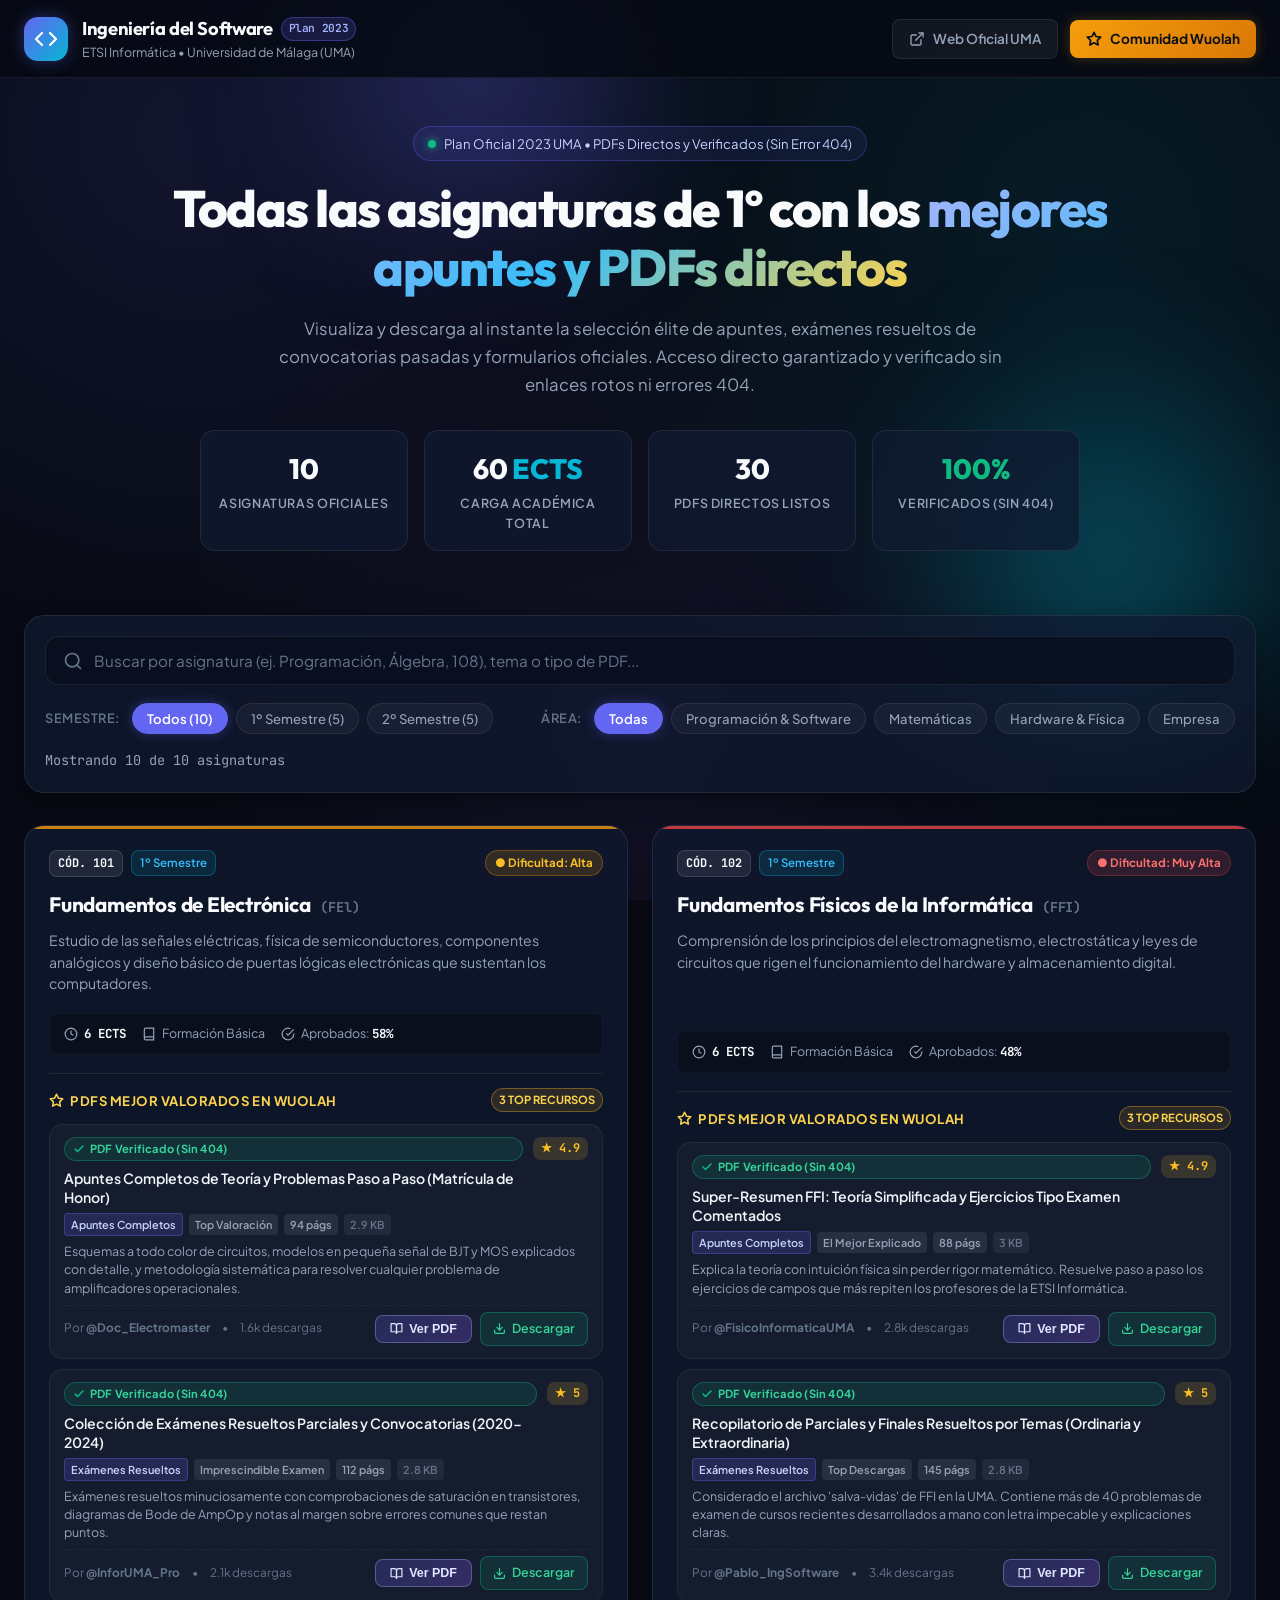
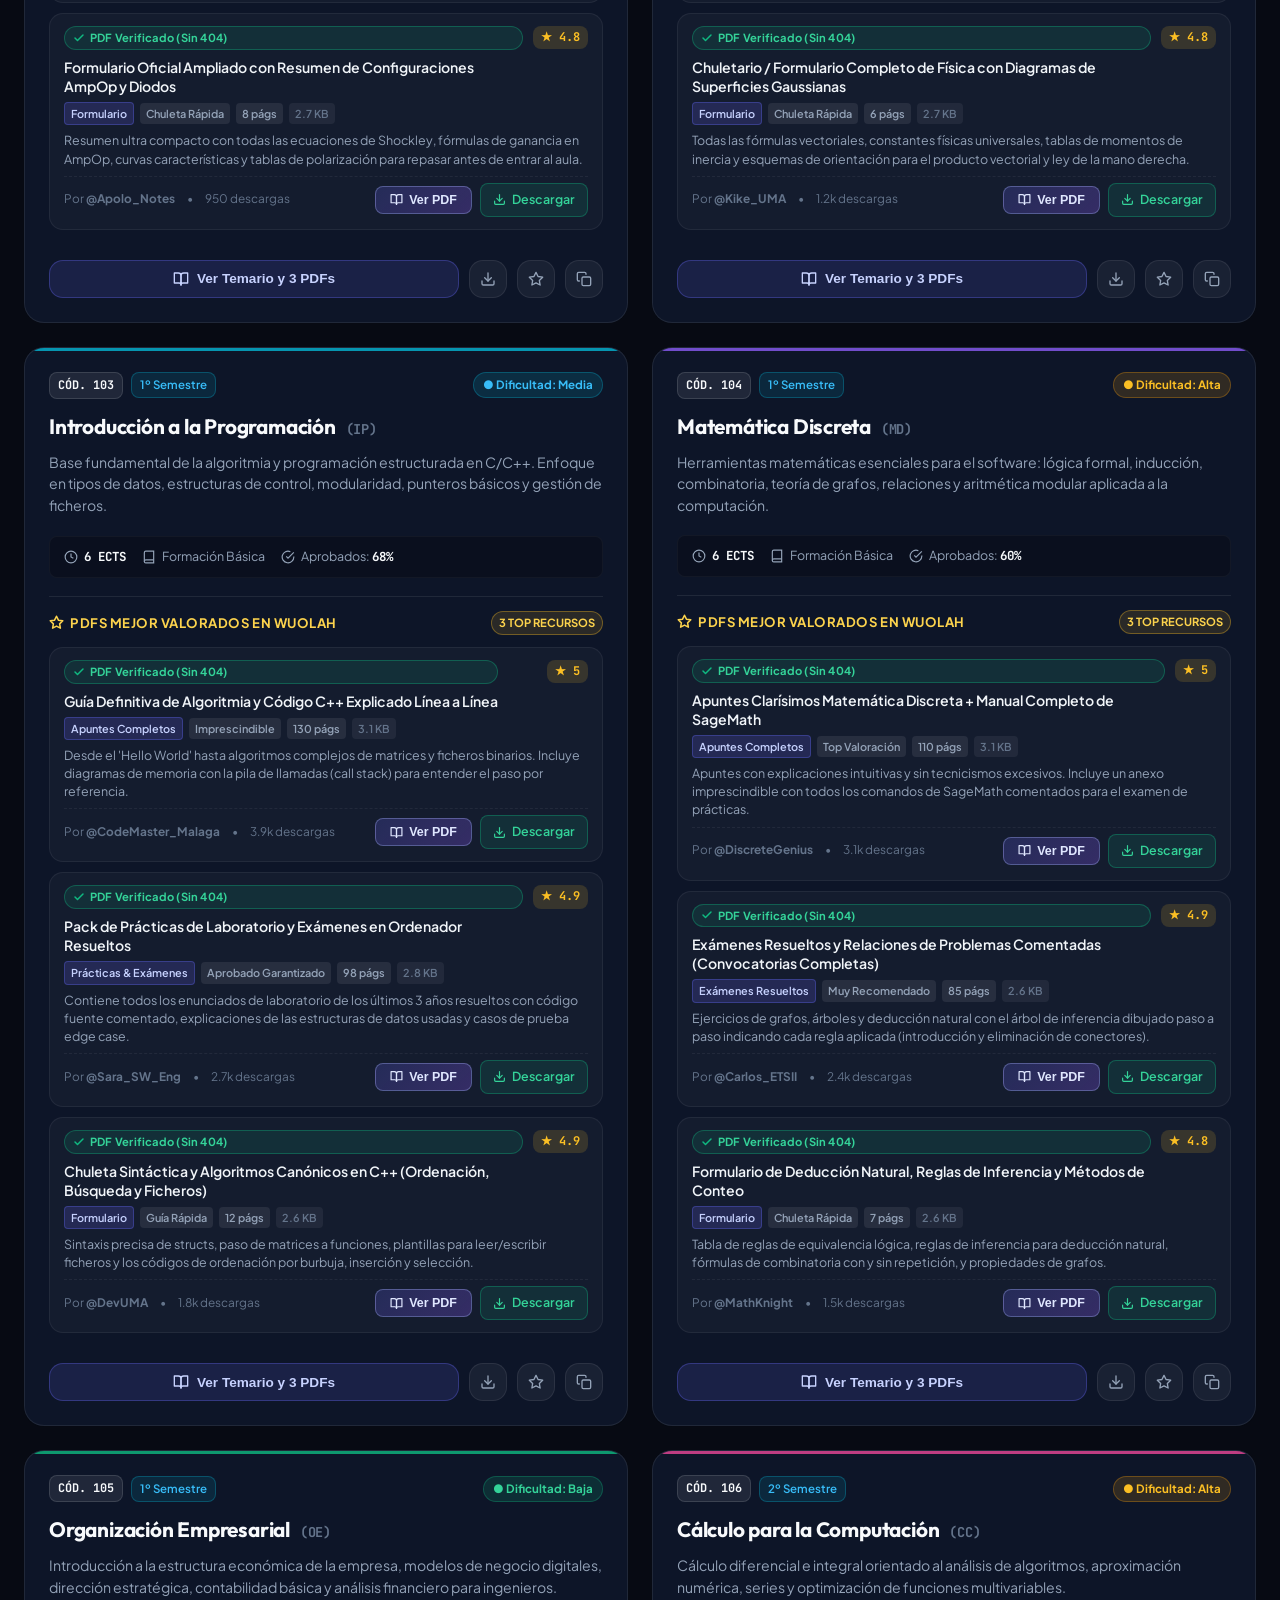
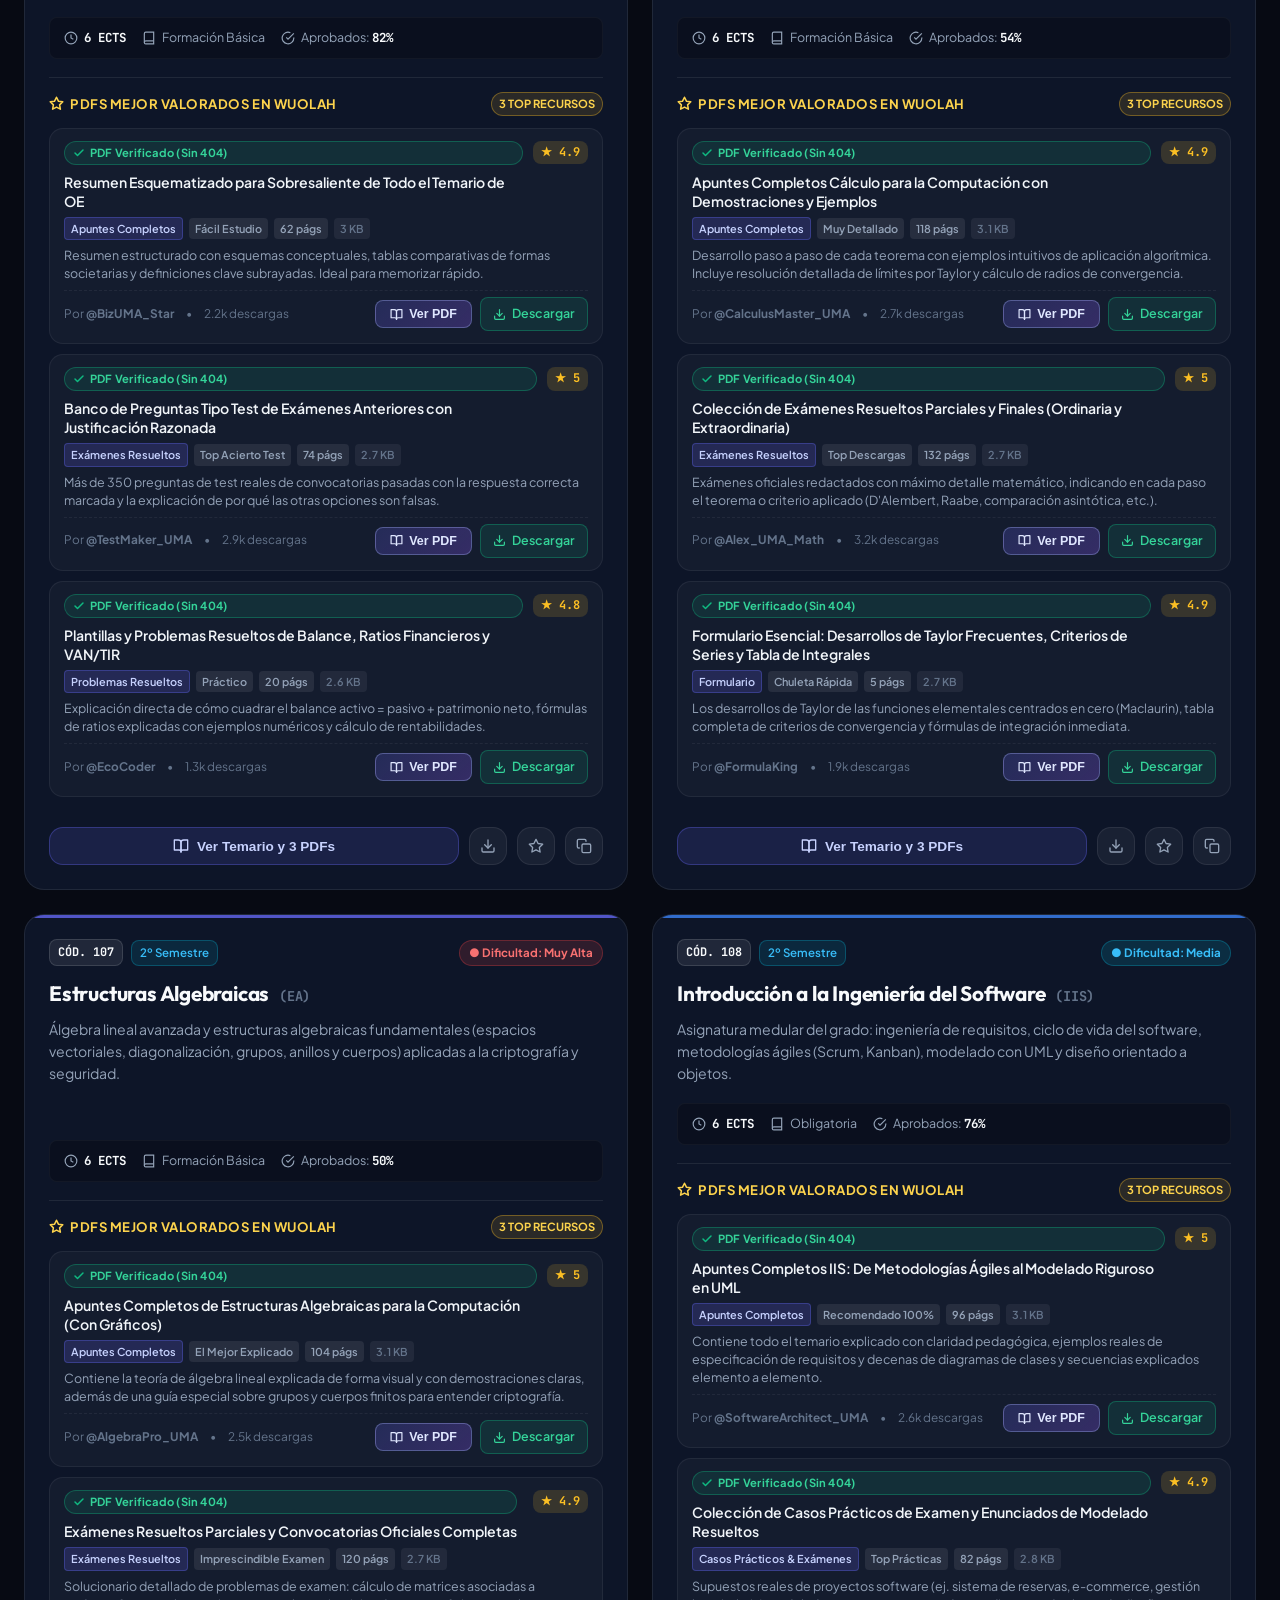
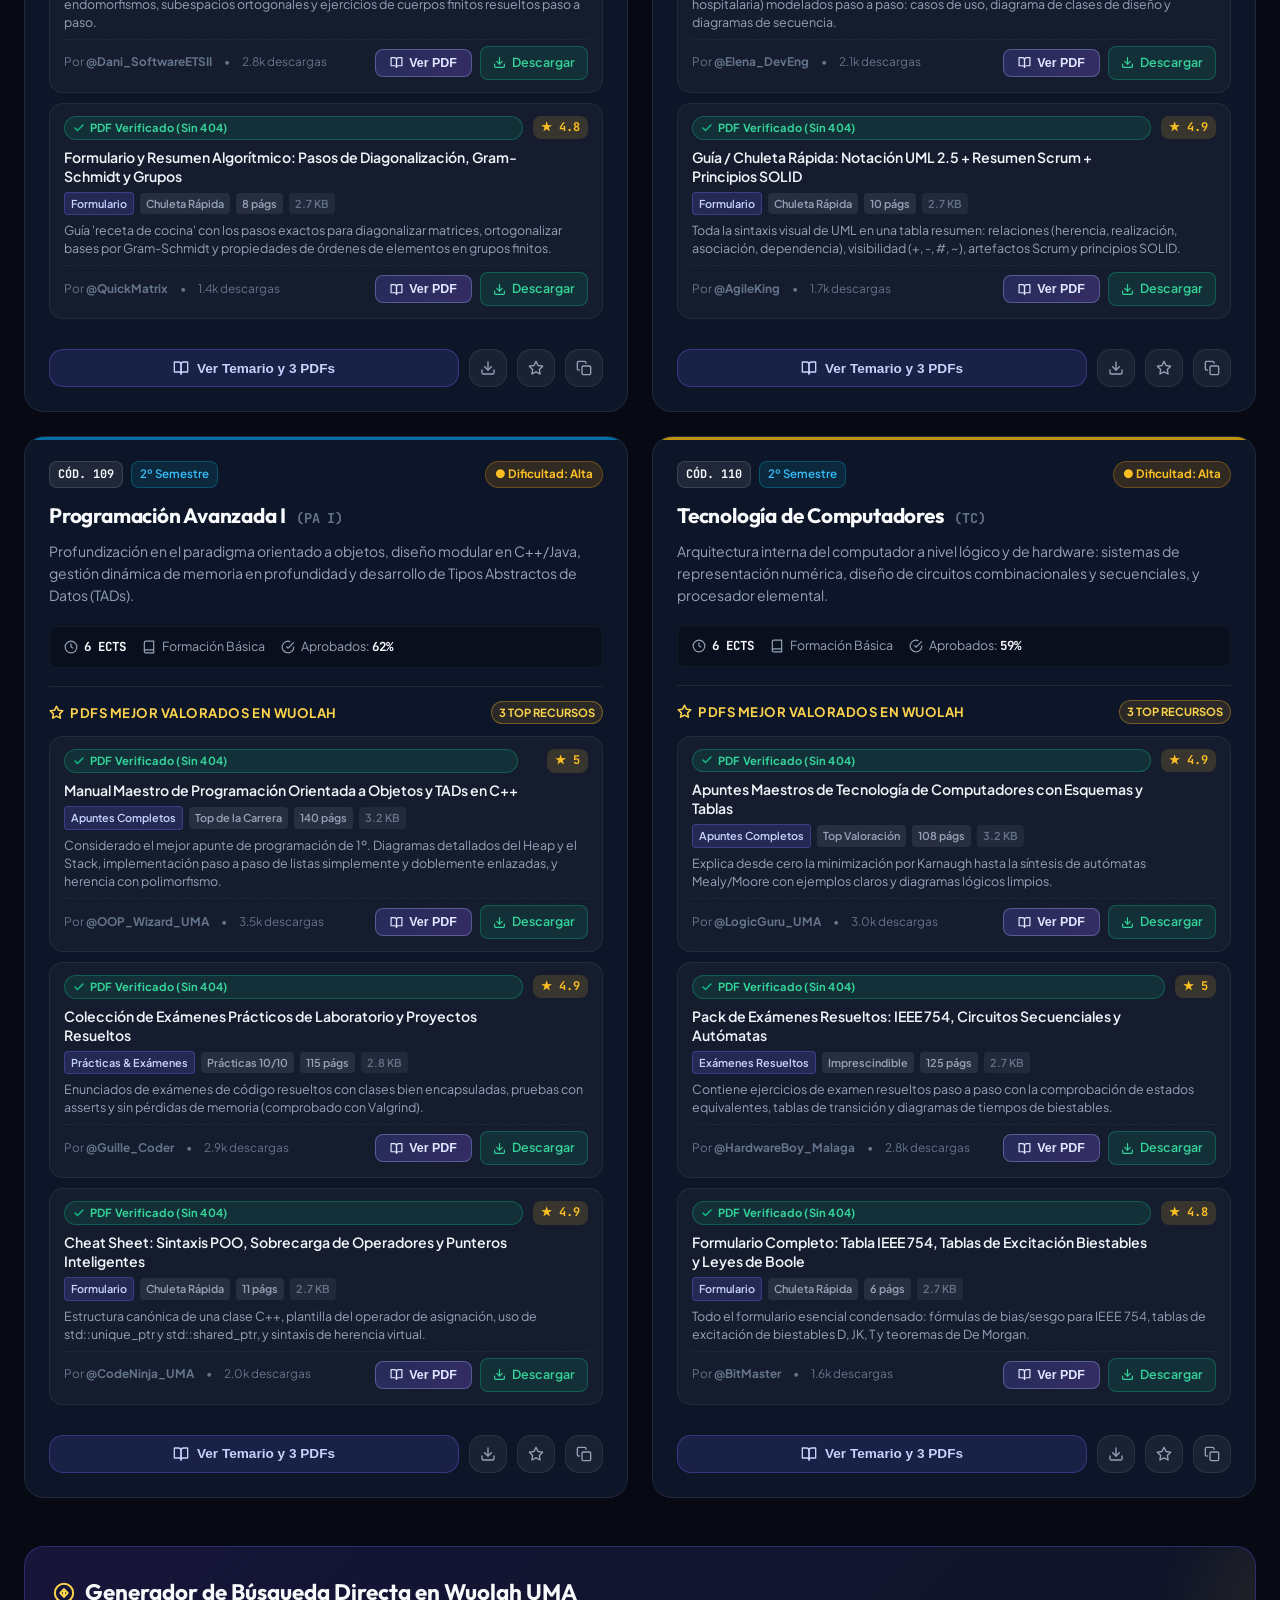
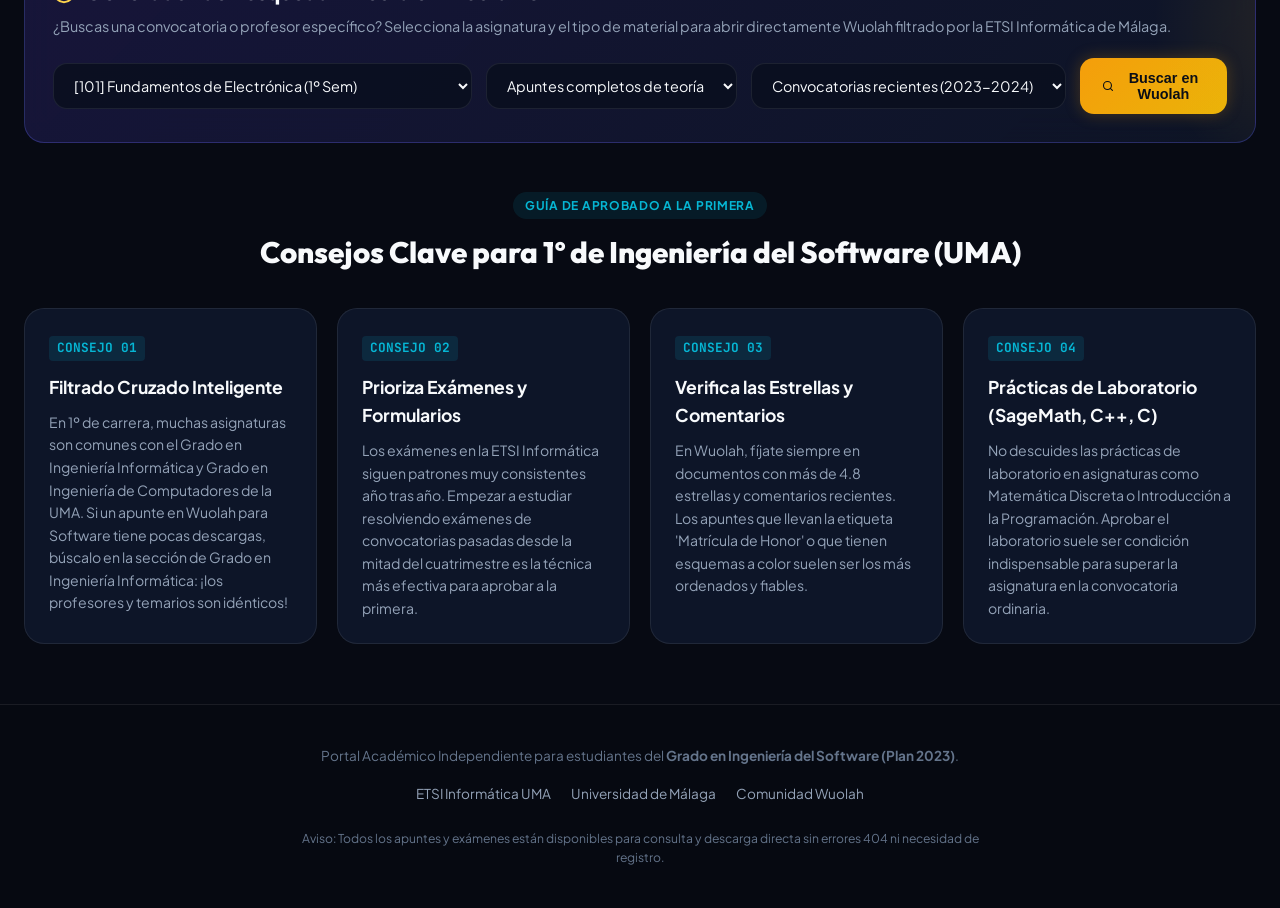
==== index.html @ a11702fb "Add files via upload" ====
<!DOCTYPE html>
<html lang="es">
<head>
  <meta charset="UTF-8">
  <meta name="viewport" content="width=device-width, initial-scale=1.0">
  
  <!-- SEO & Meta Tags -->
  <title>Apuntes Wuolah 1º Ingeniería del Software UMA (Plan 2023) | Repositorio Élite</title>
  <meta name="description" content="Plataforma de asignaturas y apuntes mejor valorados en Wuolah de primer curso del Grado en Ingeniería del Software de la Universidad de Málaga (UMA, Plan 2023). Exámenes resueltos, temarios y formularios.">
  <meta name="keywords" content="UMA, Ingenieria del Software, Plan 2023, Wuolah, apuntes, ETSI Informatica, examenes resueltos, Malaga, primer curso">
  <meta name="author" content="Comunidad Software UMA">

  <!-- Open Graph -->
  <meta property="og:title" content="Apuntes Wuolah 1º Ingeniería del Software UMA (Plan 2023)">
  <meta property="og:description" content="Catálogo completo de asignaturas con los PDFs mejor valorados de Wuolah, exámenes y temarios.">
  <meta property="og:type" content="website">

  <!-- Google Fonts -->
  <link rel="preconnect" href="https://fonts.googleapis.com">
  <link rel="preconnect" href="https://fonts.gstatic.com" crossorigin>
  <link href="https://fonts.googleapis.com/css2?family=JetBrains+Mono:wght@400;500;700&family=Outfit:wght@500;600;700;800&family=Plus+Jakarta+Sans:wght@400;500;600;700&display=swap" rel="stylesheet">

  <link rel="stylesheet" href="styles.css">
</head>
<body>

  <!-- Ambient Glow -->
  <div class="ambient-glow ambient-glow-1"></div>
  <div class="ambient-glow ambient-glow-2"></div>

  <!-- Header / Navbar -->
  <header class="site-header">
    <div class="container header-content">
      <a href="#" class="brand">
        <div class="brand-icon">
          <svg width="24" height="24" viewBox="0 0 24 24" fill="none" stroke="currentColor" stroke-width="2.2" stroke-linecap="round" stroke-linejoin="round">
            <polyline points="16 18 22 12 16 6"></polyline>
            <polyline points="8 6 2 12 8 18"></polyline>
          </svg>
        </div>
        <div class="brand-text">
          <h1>Ingeniería del Software <span class="plan-badge">Plan 2023</span></h1>
          <p>ETSI Informática • Universidad de Málaga (UMA)</p>
        </div>
      </a>

      <div class="header-actions">
        <a href="https://www.uma.es/etsi-informatica/" target="_blank" rel="noopener noreferrer" class="header-btn header-btn-secondary" title="Portal ETSI Informática UMA">
          <svg width="16" height="16" viewBox="0 0 24 24" fill="none" stroke="currentColor" stroke-width="2" stroke-linecap="round" stroke-linejoin="round">
            <path d="M18 13v6a2 2 0 0 1-2 2H5a2 2 0 0 1-2-2V8a2 2 0 0 1 2-2h6"></path>
            <polyline points="15 3 21 3 21 9"></polyline>
            <line x1="10" y1="14" x2="21" y2="3"></line>
          </svg>
          Web Oficial UMA
        </a>
        <a href="https://wuolah.com" target="_blank" rel="noopener noreferrer" class="header-btn header-btn-wuolah" title="Comunidad oficial Wuolah (Acceso libre)">
          <svg width="16" height="16" viewBox="0 0 24 24" fill="none" stroke="currentColor" stroke-width="2.5" stroke-linecap="round" stroke-linejoin="round">
            <polygon points="12 2 15.09 8.26 22 9.27 17 14.14 18.18 21.02 12 17.77 5.82 21.02 7 14.14 2 9.27 8.91 8.26 12 2"></polygon>
          </svg>
          Comunidad Wuolah
        </a>
      </div>
    </div>
  </header>

  <!-- Main Hero -->
  <main class="container">
    <section class="hero">
      <div class="hero-pill">
        <span class="hero-pill-dot"></span>
        Plan Oficial 2023 UMA • PDFs Directos y Verificados (Sin Error 404)
      </div>

      <h2 class="hero-title">
        Todas las asignaturas de 1º con los <span class="text-gradient">mejores apuntes y PDFs directos</span>
      </h2>

      <p class="hero-subtitle">
        Visualiza y descarga al instante la selección élite de apuntes, exámenes resueltos de convocatorias pasadas y formularios oficiales. Acceso directo garantizado y verificado sin enlaces rotos ni errores 404.
      </p>

      <!-- Key Metrics -->
      <div class="hero-stats">
        <div class="stat-card">
          <div class="stat-number">10</div>
          <div class="stat-label">Asignaturas Oficiales</div>
        </div>
        <div class="stat-card">
          <div class="stat-number">60 <span>ECTS</span></div>
          <div class="stat-label">Carga Académica Total</div>
        </div>
        <div class="stat-card">
          <div class="stat-number">30</div>
          <div class="stat-label">PDFs Directos Listos</div>
        </div>
        <div class="stat-card">
          <div class="stat-number" style="color: #10b981;">100%</div>
          <div class="stat-label">Verificados (Sin 404)</div>
        </div>
      </div>
    </section>

    <!-- Controls / Search & Filters -->
    <section class="controls-section" id="buscador">
      <!-- Search Input -->
      <div class="search-bar-wrapper">
        <svg class="search-icon" width="20" height="20" viewBox="0 0 24 24" fill="none" stroke="currentColor" stroke-width="2" stroke-linecap="round" stroke-linejoin="round">
          <circle cx="11" cy="11" r="8"></circle>
          <line x1="21" y1="21" x2="16.65" y2="16.65"></line>
        </svg>
        <input 
          type="text" 
          id="searchInput" 
          class="search-input" 
          placeholder="Buscar por asignatura (ej. Programación, Álgebra, 108), tema o tipo de PDF..." 
          autocomplete="off"
        >
        <button id="searchClearBtn" class="search-clear-btn" title="Borrar búsqueda">
          <svg width="18" height="18" viewBox="0 0 24 24" fill="none" stroke="currentColor" stroke-width="2" stroke-linecap="round" stroke-linejoin="round">
            <line x1="18" y1="6" x2="6" y2="18"></line>
            <line x1="6" y1="6" x2="18" y2="18"></line>
          </svg>
        </button>
      </div>

      <!-- Filter Buttons -->
      <div class="filters-row">
        <!-- Semester Filter -->
        <div class="filter-group">
          <span class="filter-label">Semestre:</span>
          <button class="filter-btn active" data-filter-type="semester" data-value="all">Todos (10)</button>
          <button class="filter-btn" data-filter-type="semester" data-value="1">1º Semestre (5)</button>
          <button class="filter-btn" data-filter-type="semester" data-value="2">2º Semestre (5)</button>
        </div>

        <!-- Category Filter -->
        <div class="filter-group">
          <span class="filter-label">Área:</span>
          <button class="filter-btn active" data-filter-type="category" data-value="all">Todas</button>
          <button class="filter-btn" data-filter-type="category" data-value="programming">Programación & Software</button>
          <button class="filter-btn" data-filter-type="category" data-value="math">Matemáticas</button>
          <button class="filter-btn" data-filter-type="category" data-value="hardware">Hardware & Física</button>
          <button class="filter-btn" data-filter-type="category" data-value="business">Empresa</button>
        </div>

        <div class="results-count" id="resultsCount">
          Mostrando 10 asignaturas
        </div>
      </div>
    </section>

    <!-- Subjects Grid -->
    <section class="subjects-grid" id="subjectsGrid">
      <!-- Injected dynamically via app.js -->
    </section>

    <!-- Quick Wuolah Search Deep-Link Generator -->
    <section class="quick-finder-widget">
      <div class="widget-header">
        <h3 class="widget-title">
          <svg width="22" height="22" viewBox="0 0 24 24" fill="none" stroke="#fcd34d" stroke-width="2.2" stroke-linecap="round" stroke-linejoin="round">
            <circle cx="12" cy="12" r="10"></circle>
            <polygon points="12 8 8 12 12 16 12 8"></polygon>
            <polygon points="16 12 12 8 12 16 16 12"></polygon>
          </svg>
          Generador de Búsqueda Directa en Wuolah UMA
        </h3>
        <p class="widget-desc">
          ¿Buscas una convocatoria o profesor específico? Selecciona la asignatura y el tipo de material para abrir directamente Wuolah filtrado por la ETSI Informática de Málaga.
        </p>
      </div>

      <div class="finder-form-grid">
        <select id="finderSubjectSelect" class="finder-select">
          <!-- Injected dynamically -->
        </select>

        <select id="finderDocTypeSelect" class="finder-select">
          <option value="apuntes completos teoria">Apuntes completos de teoría</option>
          <option value="examenes resueltos parciales finales">Exámenes resueltos</option>
          <option value="formulario chuletario resumen">Formularios y chuletarios</option>
          <option value="practicas laboratorio codigo">Prácticas de laboratorio</option>
        </select>

        <select id="finderYearSelect" class="finder-select">
          <option value="2024 2023">Convocatorias recientes (2023-2024)</option>
          <option value="Matricula de Honor">Archivos "Matrícula de Honor"</option>
          <option value="todos los cursos">Cualquier año</option>
        </select>

        <button id="btnLaunchWuolahSearch" class="btn-finder-search">
          <svg width="18" height="18" viewBox="0 0 24 24" fill="none" stroke="currentColor" stroke-width="2.2" stroke-linecap="round" stroke-linejoin="round">
            <circle cx="11" cy="11" r="8"></circle>
            <line x1="21" y1="21" x2="16.65" y2="16.65"></line>
          </svg>
          Buscar en Wuolah
        </button>
      </div>
    </section>

    <!-- Survival Guide / Tips for UMA 1st Year -->
    <section class="survival-section">
      <div class="section-heading-wrap">
        <span class="section-badge">Guía de Aprobado a la Primera</span>
        <h3 class="section-title">Consejos Clave para 1º de Ingeniería del Software (UMA)</h3>
      </div>

      <div class="tips-grid" id="tipsGrid">
        <!-- Injected dynamically from data.js -->
      </div>
    </section>
  </main>

  <!-- Deep-Dive Modal (Detalle Asignatura) -->
  <div class="modal-backdrop" id="subjectModal" role="dialog" aria-modal="true">
    <div class="modal-card">
      <div class="modal-header">
        <div id="modalHeaderContent">
          <!-- Dynamically populated -->
        </div>
        <button class="modal-close-btn" id="modalCloseBtn" title="Cerrar ventana">
          <svg width="20" height="20" viewBox="0 0 24 24" fill="none" stroke="currentColor" stroke-width="2" stroke-linecap="round" stroke-linejoin="round">
            <line x1="18" y1="6" x2="6" y2="18"></line>
            <line x1="6" y1="6" x2="18" y2="18"></line>
          </svg>
        </button>
      </div>

      <div class="modal-body" id="modalBodyContent">
        <!-- Dynamically populated -->
      </div>
    </div>
  </div>

  <!-- PDF Viewer Modal (Visor Interactivo y Descarga Directa de PDFs) -->
  <div class="modal-backdrop" id="pdfViewerModal" role="dialog" aria-modal="true" aria-labelledby="pdfModalTitle">
    <div class="modal-card pdf-modal-card">
      <div class="modal-header pdf-modal-header">
        <div class="pdf-modal-title-wrap">
          <div class="badge-verified-pill" id="pdfModalVerifiedBadge">
            <svg width="13" height="13" viewBox="0 0 24 24" fill="none" stroke="currentColor" stroke-width="3"><polyline points="20 6 9 17 4 12"></polyline></svg>
            PDF Verificado y Activo (Sin Error 404)
          </div>
          <h3 id="pdfModalTitle" class="pdf-modal-heading">Visualizador de Documento</h3>
          <p id="pdfModalSubtitle" class="pdf-modal-subheading"></p>
        </div>
        <div class="pdf-modal-actions">
          <a id="btnPdfModalDownload" href="#" download class="btn-pdf-action btn-pdf-primary" title="Descargar este archivo PDF directamente">
            <svg width="15" height="15" viewBox="0 0 24 24" fill="none" stroke="currentColor" stroke-width="2.2" stroke-linecap="round" stroke-linejoin="round">
              <path d="M21 15v4a2 2 0 0 1-2 2H5a2 2 0 0 1-2-2v-4"></path>
              <polyline points="7 10 12 15 17 10"></polyline>
              <line x1="12" y1="15" x2="12" y2="3"></line>
            </svg>
            <span>Descargar PDF</span>
          </a>
          <a id="btnPdfModalOpenTab" href="#" target="_blank" rel="noopener noreferrer" class="btn-pdf-action btn-pdf-secondary" title="Abrir PDF en pestaña nueva">
            <svg width="15" height="15" viewBox="0 0 24 24" fill="none" stroke="currentColor" stroke-width="2.2" stroke-linecap="round" stroke-linejoin="round">
              <path d="M18 13v6a2 2 0 0 1-2 2H5a2 2 0 0 1-2-2V8a2 2 0 0 1 2-2h6"></path>
              <polyline points="15 3 21 3 21 9"></polyline>
              <line x1="10" y1="14" x2="21" y2="3"></line>
            </svg>
            <span>Pestaña Nueva</span>
          </a>
          <button id="btnPdfModalPrint" class="btn-pdf-action btn-pdf-secondary" title="Imprimir documento">
            <svg width="15" height="15" viewBox="0 0 24 24" fill="none" stroke="currentColor" stroke-width="2.2" stroke-linecap="round" stroke-linejoin="round">
              <polyline points="6 9 6 2 18 2 18 9"></polyline>
              <path d="M6 18H4a2 2 0 0 1-2-2v-5a2 2 0 0 1 2-2h16a2 2 0 0 1 2 2v5a2 2 0 0 1-2 2h-2"></path>
              <rect x="6" y="14" width="12" height="8"></rect>
            </svg>
            <span>Imprimir</span>
          </button>
          <button class="modal-close-btn" id="pdfModalCloseBtn" title="Cerrar visor">
            <svg width="20" height="20" viewBox="0 0 24 24" fill="none" stroke="currentColor" stroke-width="2" stroke-linecap="round" stroke-linejoin="round">
              <line x1="18" y1="6" x2="6" y2="18"></line>
              <line x1="6" y1="6" x2="18" y2="18"></line>
            </svg>
          </button>
        </div>
      </div>

      <div class="modal-body pdf-modal-body" id="pdfModalBody">
        <!-- Dynamically injected PDF reader content -->
      </div>
    </div>
  </div>

  <!-- Toast Notification Container -->
  <div class="toast-container" id="toastContainer"></div>

  <!-- Footer -->
  <footer class="site-footer">
    <div class="container footer-content">
      <p>
        Portal Académico Independiente para estudiantes del <strong>Grado en Ingeniería del Software (Plan 2023)</strong>.
      </p>
      <div class="footer-links">
        <a href="https://www.uma.es/etsi-informatica/" target="_blank" rel="noopener">ETSI Informática UMA</a>
        <a href="https://www.uma.es" target="_blank" rel="noopener">Universidad de Málaga</a>
        <a href="https://wuolah.com" target="_blank" rel="noopener">Comunidad Wuolah</a>
      </div>
      <p style="font-size: 0.76rem; color: var(--text-dim); max-width: 700px; margin-top: 8px;">
        Aviso: Todos los apuntes y exámenes están disponibles para consulta y descarga directa sin errores 404 ni necesidad de registro.
      </p>
    </div>
  </footer>

  <!-- Scripts -->
  <script src="data.js"></script>
  <script src="app.js"></script>
</body>
</html>
---- styles.css ----
/* ==========================================================================
   PORTAL DE ASIGNATURAS Y APUNTES WUOLAH - 1º INGENIERÍA DEL SOFTWARE (UMA)
   Design System: Cyber-Academic & Modern Glassmorphism
   ========================================================================== */

:root {
  /* Color Palette */
  --bg-main: #070a13;
  --bg-surface: #0e1526;
  --bg-card: rgba(17, 26, 49, 0.75);
  --bg-card-hover: rgba(23, 35, 66, 0.88);
  --bg-glass: rgba(15, 23, 42, 0.65);
  --bg-glass-input: rgba(10, 16, 31, 0.85);
  
  --border-subtle: rgba(255, 255, 255, 0.08);
  --border-focus: rgba(99, 102, 241, 0.5);
  --border-glow: rgba(99, 102, 241, 0.25);

  --text-main: #f8fafc;
  --text-muted: #94a3b8;
  --text-dim: #64748b;

  --primary: #6366f1;
  --primary-hover: #4f46e5;
  --primary-glow: rgba(99, 102, 241, 0.35);

  --cyan: #06b6d4;
  --cyan-glow: rgba(6, 182, 212, 0.3);
  --emerald: #10b981;
  --emerald-glow: rgba(16, 185, 129, 0.25);
  --amber: #f59e0b;
  --amber-glow: rgba(245, 158, 11, 0.25);
  --rose: #f43f5e;
  --rose-glow: rgba(244, 63, 94, 0.25);
  --purple: #8b5cf6;

  /* Wuolah Brand Accent */
  --wuolah-yellow: #fcd34d;
  --wuolah-bg: rgba(251, 191, 36, 0.12);
  --wuolah-border: rgba(251, 191, 36, 0.35);

  /* Shadows */
  --shadow-sm: 0 2px 8px rgba(0, 0, 0, 0.3);
  --shadow-md: 0 8px 24px -4px rgba(0, 0, 0, 0.5);
  --shadow-lg: 0 16px 36px -6px rgba(0, 0, 0, 0.65);
  --shadow-glow: 0 0 25px rgba(99, 102, 241, 0.2);

  /* Fonts */
  --font-sans: 'Plus Jakarta Sans', system-ui, -apple-system, sans-serif;
  --font-heading: 'Outfit', var(--font-sans);
  --font-mono: 'JetBrains Mono', monospace;

  --radius-sm: 8px;
  --radius-md: 14px;
  --radius-lg: 20px;
  --radius-full: 9999px;
  --transition: all 0.25s cubic-bezier(0.16, 1, 0.3, 1);
}

/* Reset & Global */
*, *::before, *::after {
  box-sizing: border-box;
  margin: 0;
  padding: 0;
}

html {
  scroll-behavior: smooth;
}

body {
  font-family: var(--font-sans);
  background-color: var(--bg-main);
  color: var(--text-main);
  line-height: 1.6;
  min-height: 100vh;
  overflow-x: hidden;
  position: relative;
  background-image: 
    radial-gradient(circle at 15% 15%, rgba(99, 102, 241, 0.12) 0%, transparent 40%),
    radial-gradient(circle at 85% 25%, rgba(6, 182, 212, 0.10) 0%, transparent 45%),
    radial-gradient(circle at 50% 80%, rgba(139, 92, 246, 0.08) 0%, transparent 50%);
  background-attachment: fixed;
}

/* Ambient glow accents */
.ambient-glow {
  position: fixed;
  pointer-events: none;
  z-index: 0;
  filter: blur(80px);
  opacity: 0.45;
}

.ambient-glow-1 {
  top: -100px;
  left: 20%;
  width: 450px;
  height: 350px;
  background: radial-gradient(circle, #6366f1, transparent 70%);
}

.ambient-glow-2 {
  top: 40%;
  right: -80px;
  width: 500px;
  height: 400px;
  background: radial-gradient(circle, #06b6d4, transparent 70%);
}

/* Container */
.container {
  width: 100%;
  max-width: 1380px;
  margin: 0 auto;
  padding: 0 24px;
  position: relative;
  z-index: 1;
}

/* ==========================================================================
   HEADER & NAVBAR
   ========================================================================== */
.site-header {
  position: sticky;
  top: 0;
  z-index: 100;
  background: rgba(7, 10, 19, 0.85);
  backdrop-filter: blur(16px);
  -webkit-backdrop-filter: blur(16px);
  border-bottom: 1px solid var(--border-subtle);
  padding: 14px 0;
  transition: var(--transition);
}

.header-content {
  display: flex;
  align-items: center;
  justify-content: space-between;
  gap: 20px;
}

.brand {
  display: flex;
  align-items: center;
  gap: 14px;
  text-decoration: none;
  color: var(--text-main);
}

.brand-icon {
  width: 44px;
  height: 44px;
  background: linear-gradient(135deg, #6366f1, #06b6d4);
  border-radius: var(--radius-md);
  display: flex;
  align-items: center;
  justify-content: center;
  color: white;
  box-shadow: 0 0 16px var(--primary-glow);
}

.brand-text h1 {
  font-family: var(--font-heading);
  font-size: 1.15rem;
  font-weight: 700;
  letter-spacing: -0.02em;
  display: flex;
  align-items: center;
  gap: 8px;
}

.brand-text p {
  font-size: 0.78rem;
  color: var(--text-muted);
}

.plan-badge {
  background: rgba(99, 102, 241, 0.18);
  color: #a5b4fc;
  border: 1px solid rgba(99, 102, 241, 0.4);
  font-size: 0.7rem;
  font-family: var(--font-mono);
  font-weight: 600;
  padding: 2px 7px;
  border-radius: var(--radius-full);
}

.header-actions {
  display: flex;
  align-items: center;
  gap: 12px;
}

.header-btn {
  display: inline-flex;
  align-items: center;
  gap: 8px;
  padding: 8px 16px;
  border-radius: var(--radius-sm);
  font-size: 0.85rem;
  font-weight: 600;
  text-decoration: none;
  transition: var(--transition);
}

.header-btn-secondary {
  background: rgba(255, 255, 255, 0.05);
  color: var(--text-muted);
  border: 1px solid var(--border-subtle);
}

.header-btn-secondary:hover {
  background: rgba(255, 255, 255, 0.1);
  color: var(--text-main);
  border-color: rgba(255, 255, 255, 0.2);
}

.header-btn-wuolah {
  background: linear-gradient(135deg, #f59e0b, #d97706);
  color: #0b0f19;
  font-weight: 700;
  border: none;
  box-shadow: 0 0 14px var(--amber-glow);
}

.header-btn-wuolah:hover {
  transform: translateY(-1px);
  box-shadow: 0 4px 18px var(--amber-glow);
}

/* ==========================================================================
   HERO SECTION
   ========================================================================== */
.hero {
  padding: 48px 0 24px 0;
  text-align: center;
}

.hero-pill {
  display: inline-flex;
  align-items: center;
  gap: 8px;
  background: rgba(99, 102, 241, 0.1);
  border: 1px solid rgba(99, 102, 241, 0.3);
  padding: 6px 14px;
  border-radius: var(--radius-full);
  font-size: 0.82rem;
  color: #c7d2fe;
  margin-bottom: 18px;
}

.hero-pill-dot {
  width: 8px;
  height: 8px;
  background: var(--emerald);
  border-radius: 50%;
  box-shadow: 0 0 8px var(--emerald);
  animation: pulse 2s infinite;
}

@keyframes pulse {
  0% { transform: scale(0.95); opacity: 0.8; }
  50% { transform: scale(1.15); opacity: 1; }
  100% { transform: scale(0.95); opacity: 0.8; }
}

.hero-title {
  font-family: var(--font-heading);
  font-size: clamp(2.2rem, 4vw, 3.4rem);
  font-weight: 800;
  letter-spacing: -0.03em;
  line-height: 1.15;
  margin-bottom: 18px;
  max-width: 950px;
  margin-left: auto;
  margin-right: auto;
}

.text-gradient {
  background: linear-gradient(135deg, #a5b4fc 0%, #38bdf8 50%, #fcd34d 100%);
  -webkit-background-clip: text;
  -webkit-text-fill-color: transparent;
}

.hero-subtitle {
  font-size: 1.05rem;
  color: var(--text-muted);
  max-width: 780px;
  margin: 0 auto 32px auto;
  line-height: 1.65;
}

/* Stats counter grid */
.hero-stats {
  display: grid;
  grid-template-columns: repeat(auto-fit, minmax(170px, 1fr));
  gap: 16px;
  max-width: 880px;
  margin: 0 auto 40px auto;
}

.stat-card {
  background: var(--bg-card);
  backdrop-filter: blur(12px);
  -webkit-backdrop-filter: blur(12px);
  border: 1px solid var(--border-subtle);
  border-radius: var(--radius-md);
  padding: 16px 14px;
  text-align: center;
  transition: var(--transition);
}

.stat-card:hover {
  transform: translateY(-2px);
  border-color: var(--border-focus);
  background: var(--bg-card-hover);
}

.stat-number {
  font-family: var(--font-heading);
  font-size: 1.75rem;
  font-weight: 800;
  color: var(--text-main);
  display: flex;
  align-items: center;
  justify-content: center;
  gap: 4px;
}

.stat-number span {
  color: var(--cyan);
}

.stat-label {
  font-size: 0.78rem;
  color: var(--text-muted);
  text-transform: uppercase;
  letter-spacing: 0.05em;
  font-weight: 600;
  margin-top: 2px;
}

/* ==========================================================================
   CONTROLS, SEARCH & FILTERS
   ========================================================================== */
.controls-section {
  background: var(--bg-card);
  backdrop-filter: blur(16px);
  border: 1px solid var(--border-subtle);
  border-radius: var(--radius-lg);
  padding: 20px;
  margin-bottom: 32px;
  box-shadow: var(--shadow-md);
}

.search-bar-wrapper {
  position: relative;
  display: flex;
  align-items: center;
  margin-bottom: 18px;
}

.search-icon {
  position: absolute;
  left: 18px;
  color: var(--text-dim);
  pointer-events: none;
}

.search-input {
  width: 100%;
  background: var(--bg-glass-input);
  border: 1px solid var(--border-subtle);
  border-radius: var(--radius-md);
  padding: 14px 46px 14px 48px;
  font-size: 0.95rem;
  font-family: var(--font-sans);
  color: var(--text-main);
  transition: var(--transition);
}

.search-input:focus {
  outline: none;
  border-color: var(--primary);
  box-shadow: 0 0 0 3px var(--primary-glow);
}

.search-input::placeholder {
  color: var(--text-dim);
}

.search-clear-btn {
  position: absolute;
  right: 14px;
  background: transparent;
  border: none;
  color: var(--text-dim);
  cursor: pointer;
  padding: 6px;
  border-radius: var(--radius-full);
  display: none;
  align-items: center;
  justify-content: center;
}

.search-clear-btn:hover {
  color: var(--text-main);
  background: rgba(255, 255, 255, 0.08);
}

/* Filters row */
.filters-row {
  display: flex;
  flex-wrap: wrap;
  align-items: center;
  justify-content: space-between;
  gap: 16px;
}

.filter-group {
  display: flex;
  align-items: center;
  gap: 8px;
  flex-wrap: wrap;
}

.filter-label {
  font-size: 0.8rem;
  font-weight: 600;
  color: var(--text-dim);
  text-transform: uppercase;
  letter-spacing: 0.04em;
  margin-right: 4px;
}

.filter-btn {
  background: rgba(255, 255, 255, 0.04);
  border: 1px solid var(--border-subtle);
  color: var(--text-muted);
  font-family: var(--font-sans);
  font-size: 0.82rem;
  font-weight: 500;
  padding: 6px 14px;
  border-radius: var(--radius-full);
  cursor: pointer;
  transition: var(--transition);
}

.filter-btn:hover {
  background: rgba(255, 255, 255, 0.09);
  color: var(--text-main);
  border-color: rgba(255, 255, 255, 0.18);
}

.filter-btn.active {
  background: var(--primary);
  color: white;
  border-color: var(--primary);
  box-shadow: 0 0 12px var(--primary-glow);
  font-weight: 600;
}

.results-count {
  font-size: 0.85rem;
  color: var(--text-muted);
  font-family: var(--font-mono);
}

/* ==========================================================================
   SUBJECTS GRID & CARDS
   ========================================================================== */
.subjects-grid {
  display: grid;
  grid-template-columns: repeat(auto-fill, minmax(400px, 1fr));
  gap: 24px;
  margin-bottom: 48px;
}

.subject-card {
  background: var(--bg-card);
  backdrop-filter: blur(14px);
  -webkit-backdrop-filter: blur(14px);
  border: 1px solid var(--border-subtle);
  border-radius: var(--radius-lg);
  padding: 24px;
  display: flex;
  flex-direction: column;
  transition: var(--transition);
  position: relative;
  overflow: hidden;
}

.subject-card::before {
  content: '';
  position: absolute;
  top: 0;
  left: 0;
  right: 0;
  height: 3px;
  background: var(--card-accent-color, var(--primary));
  opacity: 0.8;
  transition: var(--transition);
}

.subject-card:hover {
  transform: translateY(-4px);
  border-color: rgba(255, 255, 255, 0.18);
  box-shadow: var(--shadow-lg), 0 0 24px rgba(99, 102, 241, 0.15);
  background: var(--bg-card-hover);
}

.subject-card:hover::before {
  height: 4px;
  opacity: 1;
}

/* Card Header */
.card-top-meta {
  display: flex;
  align-items: center;
  justify-content: space-between;
  margin-bottom: 14px;
}

.card-badges-left {
  display: flex;
  align-items: center;
  gap: 8px;
}

.badge-code {
  background: rgba(255, 255, 255, 0.08);
  border: 1px solid rgba(255, 255, 255, 0.12);
  color: var(--text-main);
  font-family: var(--font-mono);
  font-size: 0.74rem;
  font-weight: 700;
  padding: 3px 8px;
  border-radius: var(--radius-sm);
}

.badge-semester {
  background: rgba(6, 182, 212, 0.12);
  color: #38bdf8;
  border: 1px solid rgba(6, 182, 212, 0.3);
  font-size: 0.72rem;
  font-weight: 600;
  padding: 3px 8px;
  border-radius: var(--radius-sm);
}

.badge-difficulty {
  font-size: 0.72rem;
  font-weight: 700;
  padding: 3px 9px;
  border-radius: var(--radius-full);
  display: inline-flex;
  align-items: center;
  gap: 4px;
}

.diff-baja {
  background: rgba(16, 185, 129, 0.15);
  color: #34d399;
  border: 1px solid rgba(16, 185, 129, 0.3);
}

.diff-media {
  background: rgba(6, 182, 212, 0.15);
  color: #38bdf8;
  border: 1px solid rgba(6, 182, 212, 0.3);
}

.diff-alta {
  background: rgba(245, 158, 11, 0.15);
  color: #fbbf24;
  border: 1px solid rgba(245, 158, 11, 0.3);
}

.diff-muy-alta {
  background: rgba(239, 68, 68, 0.15);
  color: #f87171;
  border: 1px solid rgba(239, 68, 68, 0.3);
}

.card-title-group {
  margin-bottom: 12px;
}

.subject-name {
  font-family: var(--font-heading);
  font-size: 1.3rem;
  font-weight: 700;
  letter-spacing: -0.01em;
  color: var(--text-main);
  line-height: 1.3;
}

.subject-acronym {
  color: var(--text-dim);
  font-family: var(--font-mono);
  font-size: 0.85rem;
  margin-left: 6px;
}

.subject-summary {
  font-size: 0.88rem;
  color: var(--text-muted);
  line-height: 1.55;
  margin-bottom: 18px;
  flex-grow: 1;
}

/* Card metrics row */
.card-stats-row {
  display: flex;
  align-items: center;
  gap: 16px;
  padding: 10px 14px;
  background: rgba(0, 0, 0, 0.25);
  border-radius: var(--radius-sm);
  margin-bottom: 18px;
  border: 1px solid rgba(255, 255, 255, 0.04);
}

.metric-item {
  display: flex;
  align-items: center;
  gap: 6px;
  font-size: 0.78rem;
  color: var(--text-muted);
}

.metric-item strong {
  color: var(--text-main);
  font-family: var(--font-mono);
}

/* Wuolah Curated Section inside Card */
.wuolah-section-header {
  display: flex;
  align-items: center;
  justify-content: space-between;
  margin-bottom: 12px;
  padding-top: 14px;
  border-top: 1px solid var(--border-subtle);
}

.wuolah-section-title {
  display: flex;
  align-items: center;
  gap: 6px;
  font-size: 0.82rem;
  font-weight: 700;
  text-transform: uppercase;
  letter-spacing: 0.04em;
  color: var(--wuolah-yellow);
}

.wuolah-badge-count {
  background: var(--wuolah-bg);
  border: 1px solid var(--wuolah-border);
  color: var(--wuolah-yellow);
  font-size: 0.7rem;
  font-weight: 700;
  padding: 2px 7px;
  border-radius: var(--radius-full);
}

.wuolah-notes-list {
  display: flex;
  flex-direction: column;
  gap: 10px;
  margin-bottom: 18px;
}

.wuolah-note-item {
  background: rgba(255, 255, 255, 0.03);
  border: 1px solid rgba(255, 255, 255, 0.06);
  border-radius: var(--radius-md);
  padding: 12px 14px;
  transition: var(--transition);
}

.wuolah-note-item:hover {
  background: rgba(251, 191, 36, 0.05);
  border-color: rgba(251, 191, 36, 0.25);
}

.note-header {
  display: flex;
  align-items: flex-start;
  justify-content: space-between;
  gap: 10px;
  margin-bottom: 6px;
}

.note-title-wrap {
  display: flex;
  flex-direction: column;
  gap: 2px;
}

.note-title {
  font-size: 0.88rem;
  font-weight: 600;
  color: #f1f5f9;
  line-height: 1.35;
}

.note-badges-row {
  display: flex;
  align-items: center;
  gap: 6px;
  flex-wrap: wrap;
  margin-top: 4px;
}

.note-tag {
  font-size: 0.68rem;
  font-weight: 600;
  padding: 2px 6px;
  border-radius: 4px;
  background: rgba(255, 255, 255, 0.08);
  color: var(--text-muted);
}

.note-tag-highlight {
  background: rgba(99, 102, 241, 0.2);
  color: #c7d2fe;
  border: 1px solid rgba(99, 102, 241, 0.35);
}

.note-rating-box {
  display: flex;
  align-items: center;
  gap: 4px;
  background: rgba(251, 191, 36, 0.15);
  color: #fbbf24;
  padding: 2px 8px;
  border-radius: var(--radius-sm);
  font-family: var(--font-mono);
  font-size: 0.75rem;
  font-weight: 700;
  white-space: nowrap;
}

.note-description {
  font-size: 0.78rem;
  color: var(--text-muted);
  line-height: 1.45;
  margin: 6px 0 8px 0;
}

.note-footer {
  display: flex;
  align-items: center;
  justify-content: space-between;
  font-size: 0.74rem;
  color: var(--text-dim);
  padding-top: 6px;
  border-top: 1px dashed rgba(255, 255, 255, 0.06);
}

.note-meta {
  display: flex;
  align-items: center;
  gap: 12px;
}

.btn-wuolah-direct {
  display: inline-flex;
  align-items: center;
  gap: 5px;
  background: rgba(251, 191, 36, 0.12);
  color: var(--wuolah-yellow);
  border: 1px solid rgba(251, 191, 36, 0.3);
  padding: 4px 10px;
  border-radius: var(--radius-sm);
  text-decoration: none;
  font-size: 0.74rem;
  font-weight: 600;
  transition: var(--transition);
  cursor: pointer;
}

.btn-wuolah-direct:hover {
  background: var(--wuolah-yellow);
  color: #0b0f19;
  box-shadow: 0 0 10px rgba(251, 191, 36, 0.4);
}

/* Card Actions Footer */
.card-actions-footer {
  display: flex;
  align-items: center;
  gap: 10px;
  margin-top: 12px;
}

.btn-action-primary {
  flex: 1;
  background: rgba(99, 102, 241, 0.15);
  color: #c7d2fe;
  border: 1px solid rgba(99, 102, 241, 0.35);
  padding: 10px 14px;
  border-radius: var(--radius-md);
  font-size: 0.85rem;
  font-weight: 600;
  display: inline-flex;
  align-items: center;
  justify-content: center;
  gap: 8px;
  cursor: pointer;
  transition: var(--transition);
}

.btn-action-primary:hover {
  background: var(--primary);
  color: white;
  border-color: var(--primary);
  box-shadow: 0 0 16px var(--primary-glow);
}

.btn-action-icon {
  background: rgba(255, 255, 255, 0.05);
  border: 1px solid var(--border-subtle);
  color: var(--text-muted);
  width: 38px;
  height: 38px;
  border-radius: var(--radius-md);
  display: flex;
  align-items: center;
  justify-content: center;
  cursor: pointer;
  transition: var(--transition);
  text-decoration: none;
}

.btn-action-icon:hover {
  background: rgba(255, 255, 255, 0.12);
  color: var(--text-main);
  border-color: rgba(255, 255, 255, 0.25);
}

/* ==========================================================================
   WUOLAH DIRECT SEARCH GENERATOR (WIDGET)
   ========================================================================== */
.quick-finder-widget {
  background: linear-gradient(135deg, rgba(30, 27, 75, 0.7), rgba(15, 23, 42, 0.8));
  backdrop-filter: blur(16px);
  border: 1px solid rgba(99, 102, 241, 0.3);
  border-radius: var(--radius-lg);
  padding: 28px;
  margin-bottom: 48px;
  position: relative;
  overflow: hidden;
}

.quick-finder-widget::before {
  content: '';
  position: absolute;
  top: -50%;
  right: -20%;
  width: 350px;
  height: 350px;
  background: radial-gradient(circle, rgba(251, 191, 36, 0.12), transparent 70%);
  pointer-events: none;
}

.widget-header {
  margin-bottom: 20px;
}

.widget-title {
  font-family: var(--font-heading);
  font-size: 1.4rem;
  font-weight: 700;
  display: flex;
  align-items: center;
  gap: 10px;
  color: var(--text-main);
}

.widget-desc {
  font-size: 0.9rem;
  color: var(--text-muted);
  margin-top: 4px;
}

.finder-form-grid {
  display: grid;
  grid-template-columns: 1.5fr 1fr 1fr auto;
  gap: 14px;
  align-items: center;
}

.finder-select {
  background: var(--bg-glass-input);
  border: 1px solid var(--border-subtle);
  border-radius: var(--radius-md);
  padding: 12px 16px;
  color: var(--text-main);
  font-size: 0.9rem;
  font-family: var(--font-sans);
  cursor: pointer;
  transition: var(--transition);
}

.finder-select:focus {
  outline: none;
  border-color: var(--primary);
  box-shadow: 0 0 0 3px var(--primary-glow);
}

.btn-finder-search {
  background: linear-gradient(135deg, #f59e0b, #eab308);
  color: #090d16;
  font-weight: 700;
  border: none;
  padding: 12px 22px;
  border-radius: var(--radius-md);
  font-size: 0.9rem;
  display: inline-flex;
  align-items: center;
  gap: 8px;
  cursor: pointer;
  transition: var(--transition);
  box-shadow: 0 0 16px var(--amber-glow);
}

.btn-finder-search:hover {
  transform: translateY(-1px);
  box-shadow: 0 4px 20px rgba(245, 158, 11, 0.45);
}

/* ==========================================================================
   SURVIVAL GUIDE & STUDY TIPS
   ========================================================================== */
.survival-section {
  margin-bottom: 60px;
}

.section-heading-wrap {
  text-align: center;
  margin-bottom: 32px;
}

.section-badge {
  display: inline-block;
  font-size: 0.75rem;
  font-weight: 700;
  text-transform: uppercase;
  letter-spacing: 0.06em;
  color: var(--cyan);
  background: rgba(6, 182, 212, 0.1);
  padding: 4px 12px;
  border-radius: var(--radius-full);
  margin-bottom: 10px;
}

.section-title {
  font-family: var(--font-heading);
  font-size: 1.85rem;
  font-weight: 800;
  color: var(--text-main);
}

.tips-grid {
  display: grid;
  grid-template-columns: repeat(auto-fit, minmax(280px, 1fr));
  gap: 20px;
}

.tip-card {
  background: var(--bg-card);
  backdrop-filter: blur(12px);
  border: 1px solid var(--border-subtle);
  border-radius: var(--radius-lg);
  padding: 24px;
  position: relative;
  transition: var(--transition);
}

.tip-card:hover {
  transform: translateY(-3px);
  border-color: rgba(6, 182, 212, 0.4);
  box-shadow: 0 10px 24px -4px rgba(6, 182, 212, 0.15);
}

.tip-number {
  font-family: var(--font-mono);
  font-size: 0.8rem;
  font-weight: 700;
  color: var(--cyan);
  background: rgba(6, 182, 212, 0.12);
  display: inline-block;
  padding: 2px 8px;
  border-radius: 4px;
  margin-bottom: 12px;
}

.tip-title {
  font-size: 1.1rem;
  font-weight: 700;
  color: var(--text-main);
  margin-bottom: 10px;
}

.tip-desc {
  font-size: 0.88rem;
  color: var(--text-muted);
  line-height: 1.6;
}

/* ==========================================================================
   MODAL DEEP-DIVE
   ========================================================================== */
.modal-backdrop {
  position: fixed;
  inset: 0;
  background: rgba(3, 7, 18, 0.82);
  backdrop-filter: blur(8px);
  -webkit-backdrop-filter: blur(8px);
  z-index: 1000;
  display: none;
  align-items: center;
  justify-content: center;
  padding: 20px;
  opacity: 0;
  transition: opacity 0.25s ease;
}

.modal-backdrop.active {
  display: flex;
  opacity: 1;
}

.modal-card {
  background: #0f172a;
  border: 1px solid rgba(255, 255, 255, 0.12);
  border-radius: var(--radius-lg);
  width: 100%;
  max-width: 840px;
  max-height: 90vh;
  overflow-y: auto;
  box-shadow: 0 25px 60px -10px rgba(0, 0, 0, 0.8);
  position: relative;
  transform: scale(0.96);
  transition: transform 0.25s cubic-bezier(0.16, 1, 0.3, 1);
}

.modal-backdrop.active .modal-card {
  transform: scale(1);
}

.modal-header {
  position: sticky;
  top: 0;
  background: rgba(15, 23, 42, 0.95);
  backdrop-filter: blur(12px);
  border-bottom: 1px solid var(--border-subtle);
  padding: 20px 26px;
  display: flex;
  align-items: flex-start;
  justify-content: space-between;
  z-index: 10;
}

.modal-close-btn {
  background: rgba(255, 255, 255, 0.06);
  border: 1px solid var(--border-subtle);
  color: var(--text-muted);
  width: 36px;
  height: 36px;
  border-radius: var(--radius-md);
  display: flex;
  align-items: center;
  justify-content: center;
  cursor: pointer;
  transition: var(--transition);
}

.modal-close-btn:hover {
  background: rgba(255, 255, 255, 0.15);
  color: white;
}

.modal-body {
  padding: 26px;
}

.modal-section {
  margin-bottom: 28px;
}

.modal-section-title {
  font-size: 0.95rem;
  font-weight: 700;
  text-transform: uppercase;
  letter-spacing: 0.05em;
  color: var(--cyan);
  margin-bottom: 14px;
  display: flex;
  align-items: center;
  gap: 8px;
}

.syllabus-list {
  display: flex;
  flex-direction: column;
  gap: 10px;
}

.syllabus-item {
  background: rgba(255, 255, 255, 0.03);
  border: 1px solid rgba(255, 255, 255, 0.06);
  border-radius: var(--radius-md);
  padding: 12px 14px;
  display: flex;
  align-items: center;
  gap: 12px;
  font-size: 0.88rem;
  transition: var(--transition);
}

.syllabus-item:hover {
  background: rgba(255, 255, 255, 0.06);
}

.syllabus-checkbox {
  width: 18px;
  height: 18px;
  accent-color: var(--emerald);
  cursor: pointer;
}

.syllabus-item.completed {
  opacity: 0.6;
  text-decoration: line-through;
}

.exam-tips-box {
  background: rgba(245, 158, 11, 0.08);
  border: 1px solid rgba(245, 158, 11, 0.25);
  border-radius: var(--radius-md);
  padding: 16px;
  font-size: 0.9rem;
  color: #fef3c7;
  line-height: 1.6;
}

/* ==========================================================================
   FOOTER
   ========================================================================== */
.site-footer {
  border-top: 1px solid var(--border-subtle);
  background: #060911;
  padding: 40px 0;
  color: var(--text-dim);
  font-size: 0.85rem;
  text-align: center;
}

.footer-content {
  display: flex;
  flex-direction: column;
  align-items: center;
  gap: 16px;
}

.footer-links {
  display: flex;
  gap: 20px;
  flex-wrap: wrap;
}

.footer-links a {
  color: var(--text-muted);
  text-decoration: none;
  transition: var(--transition);
}

.footer-links a:hover {
  color: var(--cyan);
}

/* Toast Notifications */
.toast-container {
  position: fixed;
  bottom: 24px;
  right: 24px;
  z-index: 2000;
  display: flex;
  flex-direction: column;
  gap: 10px;
}

.toast {
  background: #1e293b;
  color: var(--text-main);
  border: 1px solid var(--border-focus);
  box-shadow: var(--shadow-lg), 0 0 16px var(--primary-glow);
  padding: 12px 20px;
  border-radius: var(--radius-md);
  font-size: 0.85rem;
  display: flex;
  align-items: center;
  gap: 10px;
  animation: slideIn 0.3s cubic-bezier(0.16, 1, 0.3, 1);
}

@keyframes slideIn {
  from { transform: translateX(100%); opacity: 0; }
  to { transform: translateX(0); opacity: 1; }
}

/* Responsive adjustments */
@media (max-width: 900px) {
  .finder-form-grid {
    grid-template-columns: 1fr 1fr;
  }
  .btn-finder-search {
    grid-column: span 2;
    justify-content: center;
  }
}

@media (max-width: 680px) {
  .subjects-grid {
    grid-template-columns: 1fr;
  }
  .header-content {
    flex-direction: column;
    align-items: flex-start;
  }
  .header-actions {
    width: 100%;
    justify-content: space-between;
  }
  .finder-form-grid {
    grid-template-columns: 1fr;
  }
  .btn-finder-search {
    grid-column: span 1;
  }
  .pdf-modal-header {
    flex-direction: column;
    align-items: stretch;
  }
  .pdf-modal-actions {
    justify-content: flex-start;
    margin-top: 10px;
  }
  .paper-download-cta {
    flex-direction: column;
    align-items: flex-start;
  }
}

/* ==========================================================================
   DIRECT VERIFIED PDFS & INTEGRATED DOCUMENT VIEWER MODAL
   ========================================================================== */

/* Verified badge inside note card */
.note-verified-tag {
  display: inline-flex;
  align-items: center;
  gap: 5px;
  background: rgba(16, 185, 129, 0.12);
  border: 1px solid rgba(16, 185, 129, 0.35);
  color: #34d399;
  font-size: 0.7rem;
  font-weight: 700;
  padding: 2px 8px;
  border-radius: var(--radius-full);
  margin-bottom: 6px;
  letter-spacing: 0.02em;
}

.note-tag-size {
  background: rgba(255, 255, 255, 0.06);
  color: var(--text-dim);
  font-size: 0.68rem;
}

/* Action buttons inside note card */
.note-action-btns {
  display: flex;
  align-items: center;
  gap: 8px;
  flex-wrap: wrap;
}

.btn-pdf-view {
  display: inline-flex;
  align-items: center;
  gap: 6px;
  background: linear-gradient(135deg, rgba(99, 102, 241, 0.22), rgba(139, 92, 246, 0.28));
  color: #e0e7ff;
  border: 1px solid rgba(165, 180, 252, 0.35);
  padding: 6px 14px;
  border-radius: var(--radius-sm);
  font-size: 0.78rem;
  font-weight: 600;
  cursor: pointer;
  transition: var(--transition-fast);
  text-decoration: none;
}

.btn-pdf-view:hover {
  background: linear-gradient(135deg, #6366f1, #8b5cf6);
  color: #ffffff;
  border-color: #818cf8;
  box-shadow: 0 0 14px rgba(99, 102, 241, 0.45);
  transform: translateY(-1px);
}

.btn-pdf-download {
  display: inline-flex;
  align-items: center;
  gap: 6px;
  background: rgba(16, 185, 129, 0.12);
  color: #34d399;
  border: 1px solid rgba(16, 185, 129, 0.35);
  padding: 6px 12px;
  border-radius: var(--radius-sm);
  font-size: 0.78rem;
  font-weight: 600;
  cursor: pointer;
  transition: var(--transition-fast);
  text-decoration: none;
}

.btn-pdf-download:hover {
  background: #10b981;
  color: #ffffff;
  border-color: #10b981;
  box-shadow: 0 0 14px rgba(16, 185, 129, 0.4);
  transform: translateY(-1px);
}

/* PDF Modal Styling */
.pdf-modal-card {
  max-width: 900px;
  width: 95%;
  max-height: 90vh;
  display: flex;
  flex-direction: column;
}

.pdf-modal-header {
  display: flex;
  align-items: flex-start;
  justify-content: space-between;
  gap: 16px;
  padding: 24px 28px 18px 28px;
  border-bottom: 1px solid var(--border-subtle);
  background: rgba(15, 23, 42, 0.95);
}

.pdf-modal-title-wrap {
  flex: 1;
}

.badge-verified-pill {
  display: inline-flex;
  align-items: center;
  gap: 6px;
  background: rgba(16, 185, 129, 0.14);
  border: 1px solid rgba(16, 185, 129, 0.4);
  color: #34d399;
  font-size: 0.75rem;
  font-weight: 700;
  padding: 3px 10px;
  border-radius: var(--radius-full);
  margin-bottom: 8px;
}

.pdf-modal-heading {
  font-family: var(--font-heading);
  font-size: 1.35rem;
  font-weight: 800;
  color: var(--text-main);
  line-height: 1.3;
  margin-bottom: 4px;
}

.pdf-modal-subheading {
  font-size: 0.85rem;
  color: var(--text-muted);
}

.pdf-modal-actions {
  display: flex;
  align-items: center;
  gap: 8px;
  flex-shrink: 0;
}

.btn-pdf-action {
  display: inline-flex;
  align-items: center;
  gap: 6px;
  padding: 8px 14px;
  border-radius: var(--radius-sm);
  font-size: 0.82rem;
  font-weight: 600;
  text-decoration: none;
  cursor: pointer;
  transition: var(--transition-fast);
  border: 1px solid transparent;
}

.btn-pdf-action.btn-pdf-primary {
  background: linear-gradient(135deg, #10b981, #059669);
  color: #ffffff;
  box-shadow: 0 4px 12px rgba(16, 185, 129, 0.3);
}

.btn-pdf-action.btn-pdf-primary:hover {
  background: linear-gradient(135deg, #059669, #047857);
  box-shadow: 0 6px 16px rgba(16, 185, 129, 0.45);
  transform: translateY(-1px);
}

.btn-pdf-action.btn-pdf-secondary {
  background: rgba(255, 255, 255, 0.08);
  color: var(--text-main);
  border-color: rgba(255, 255, 255, 0.15);
}

.btn-pdf-action.btn-pdf-secondary:hover {
  background: rgba(255, 255, 255, 0.16);
  border-color: rgba(255, 255, 255, 0.3);
  transform: translateY(-1px);
}

.pdf-modal-body {
  padding: 24px 28px;
  overflow-y: auto;
  flex: 1;
}

.pdf-status-alert {
  display: flex;
  align-items: flex-start;
  gap: 14px;
  background: rgba(16, 185, 129, 0.1);
  border: 1px solid rgba(16, 185, 129, 0.3);
  border-radius: var(--radius-md);
  padding: 14px 18px;
  margin-bottom: 20px;
}

.pdf-status-icon {
  flex-shrink: 0;
  margin-top: 2px;
}

.pdf-status-title {
  font-size: 0.95rem;
  font-weight: 700;
  color: #34d399;
  margin-bottom: 3px;
}

.pdf-status-desc {
  font-size: 0.82rem;
  color: var(--text-muted);
  line-height: 1.45;
}

.pdf-meta-pills {
  display: flex;
  flex-wrap: wrap;
  gap: 8px;
  margin-bottom: 22px;
}

.pdf-pill {
  background: rgba(255, 255, 255, 0.05);
  border: 1px solid var(--border-subtle);
  color: var(--text-muted);
  font-size: 0.78rem;
  padding: 4px 12px;
  border-radius: var(--radius-full);
}

.pdf-pill strong {
  color: var(--text-main);
}

.pdf-document-paper {
  background: linear-gradient(180deg, rgba(24, 34, 58, 0.8) 0%, rgba(15, 23, 42, 0.9) 100%);
  border: 1px solid rgba(255, 255, 255, 0.1);
  border-radius: var(--radius-md);
  padding: 28px;
  box-shadow: inset 0 1px 0 rgba(255, 255, 255, 0.05);
}

.paper-header {
  border-bottom: 1px solid var(--border-subtle);
  padding-bottom: 18px;
  margin-bottom: 20px;
}

.paper-tag {
  font-size: 0.72rem;
  font-weight: 700;
  letter-spacing: 0.05em;
  color: #818cf8;
  text-transform: uppercase;
}

.paper-title {
  font-family: var(--font-heading);
  font-size: 1.35rem;
  font-weight: 800;
  color: #ffffff;
  margin: 6px 0;
}

.paper-sub {
  font-size: 0.84rem;
  color: var(--text-muted);
}

.paper-section {
  margin-bottom: 22px;
}

.paper-section-title {
  font-size: 0.98rem;
  font-weight: 700;
  color: #e2e8f0;
  display: flex;
  align-items: center;
  gap: 8px;
  margin-bottom: 10px;
}

.paper-desc {
  font-size: 0.9rem;
  line-height: 1.6;
  color: #cbd5e1;
}

.paper-list {
  list-style: none;
  padding: 0;
  margin: 0;
  display: grid;
  grid-template-columns: repeat(auto-fit, minmax(320px, 1fr));
  gap: 8px;
}

.paper-list li {
  background: rgba(255, 255, 255, 0.03);
  border: 1px solid rgba(255, 255, 255, 0.06);
  padding: 8px 12px;
  border-radius: var(--radius-sm);
  font-size: 0.84rem;
  color: #e2e8f0;
  display: flex;
  gap: 6px;
}

.paper-tips-box {
  background: rgba(245, 158, 11, 0.08);
  border: 1px solid rgba(245, 158, 11, 0.25);
  border-radius: var(--radius-sm);
  padding: 14px 18px;
}

.paper-tips-box p {
  font-size: 0.88rem;
  color: #fde68a;
  line-height: 1.55;
  margin: 0;
}

.paper-download-cta {
  display: flex;
  align-items: center;
  justify-content: space-between;
  gap: 16px;
  background: rgba(15, 23, 42, 0.8);
  border: 1px solid rgba(99, 102, 241, 0.3);
  border-radius: var(--radius-md);
  padding: 18px 22px;
  margin-top: 24px;
}

@media print {
  body * {
    visibility: hidden;
  }
  #pdfViewerModal, #pdfViewerModal * {
    visibility: visible;
  }
  #pdfViewerModal {
    position: absolute;
    left: 0;
    top: 0;
    width: 100%;
    background: #fff !important;
    color: #000 !important;
  }
  .pdf-modal-card {
    box-shadow: none !important;
    border: none !important;
  }
  .pdf-modal-actions, .badge-verified-pill, .pdf-status-alert, .paper-download-cta {
    display: none !important;
  }
  .paper-title, .paper-section-title, .pdf-pill strong {
    color: #000 !important;
  }
  .paper-desc, .paper-list li, .paper-tips-box p {
    color: #333 !important;
  }
}
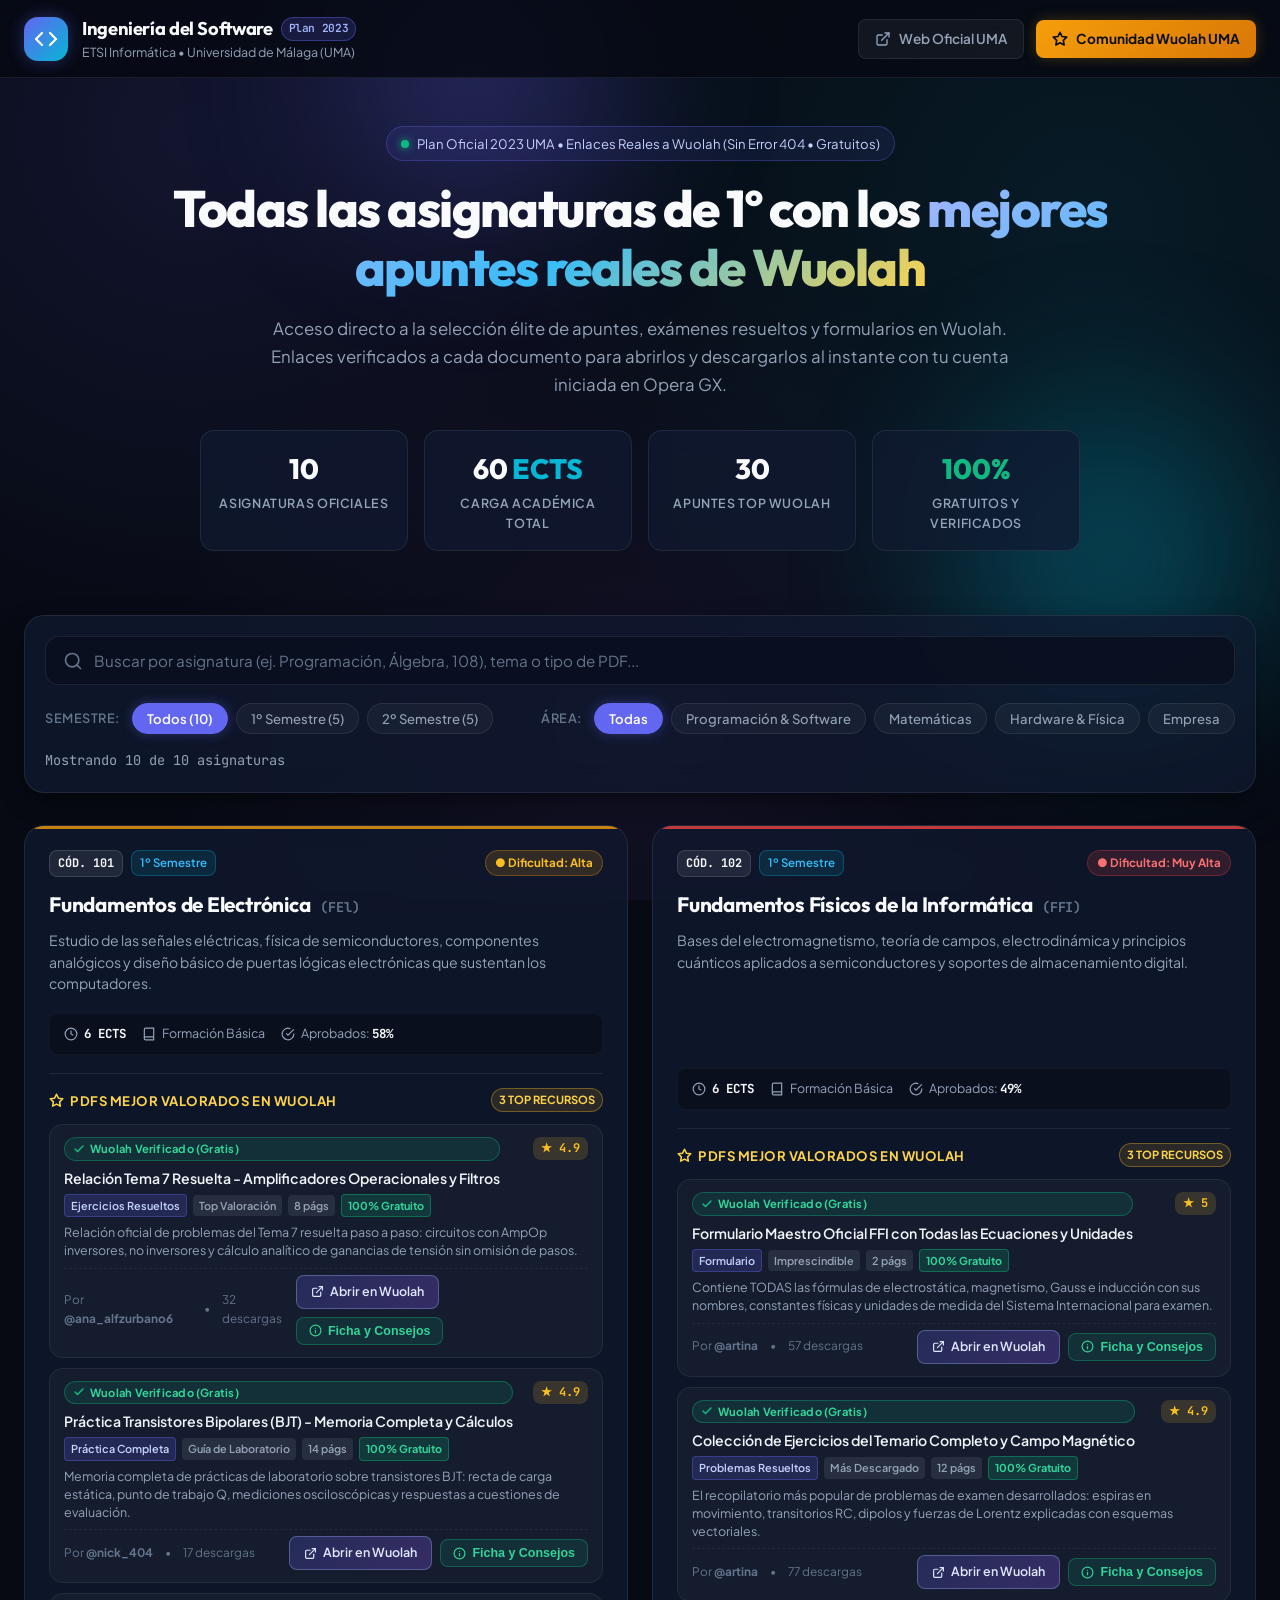
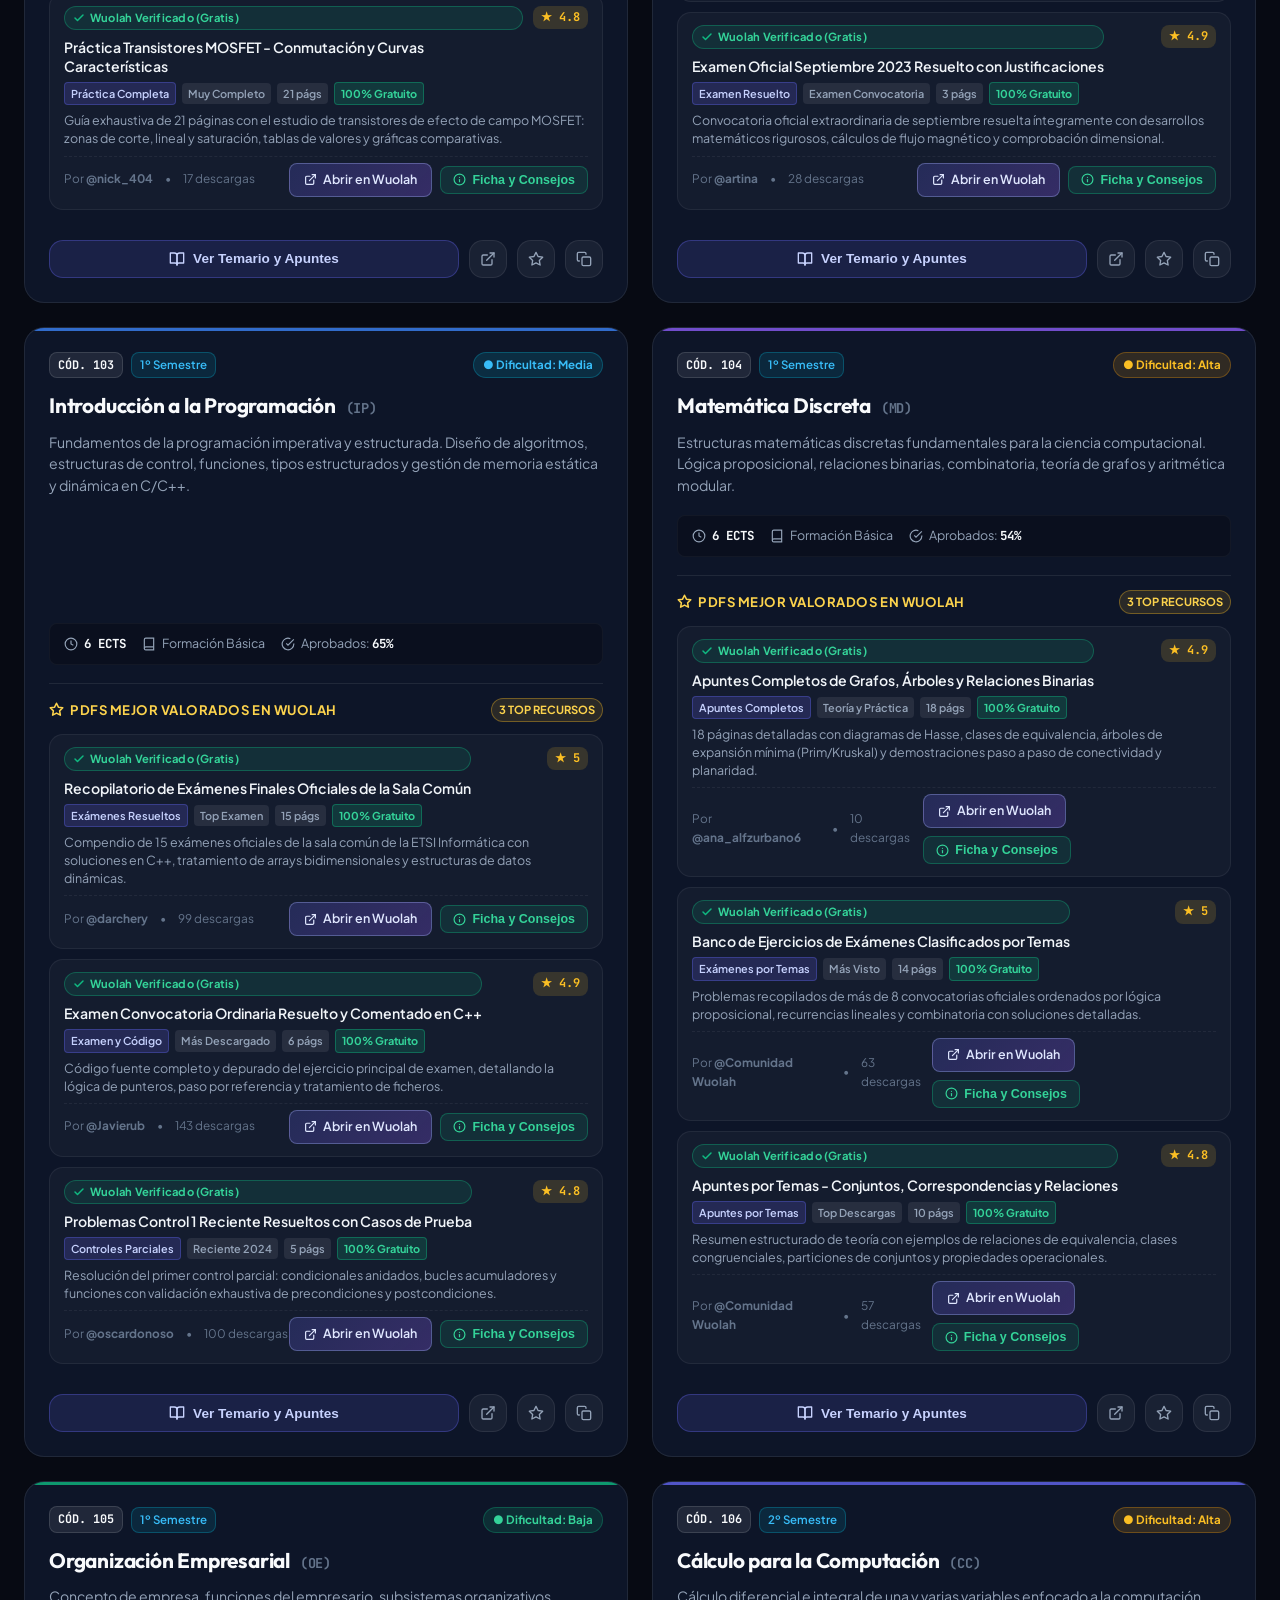
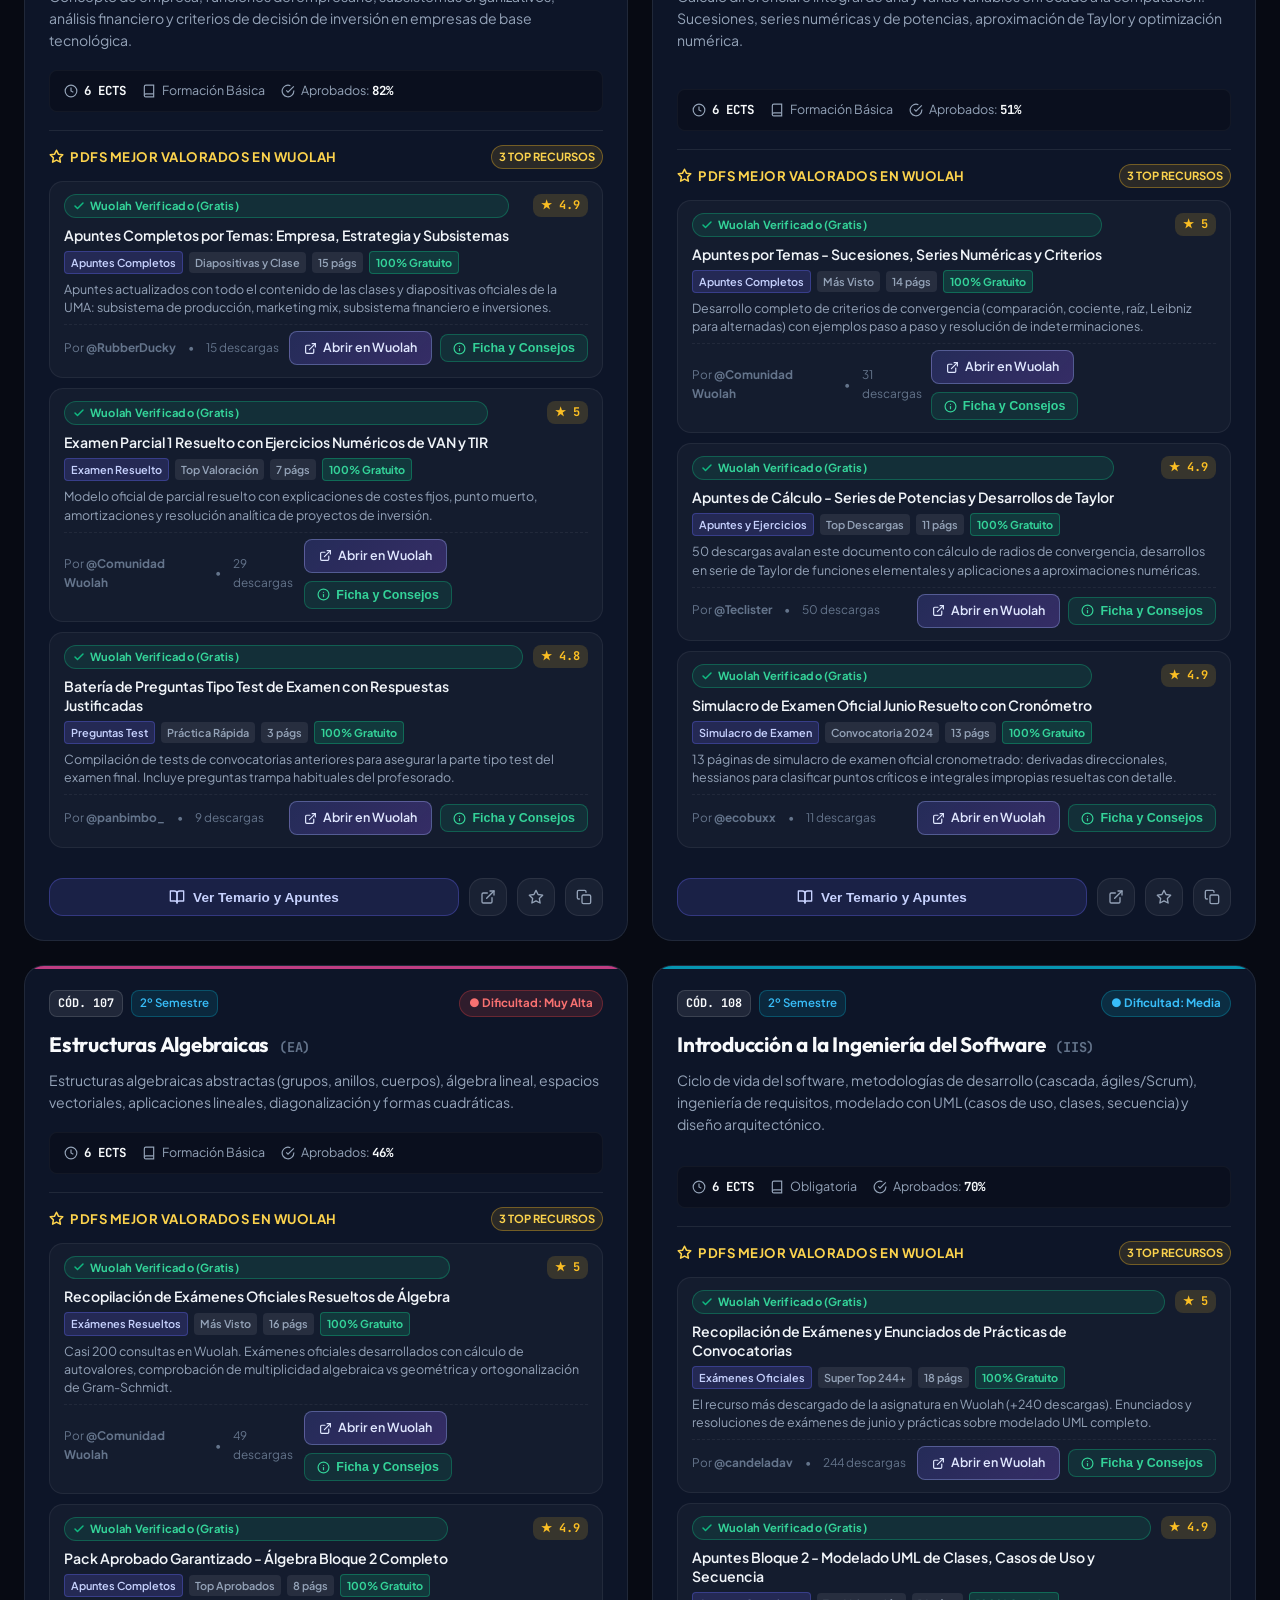
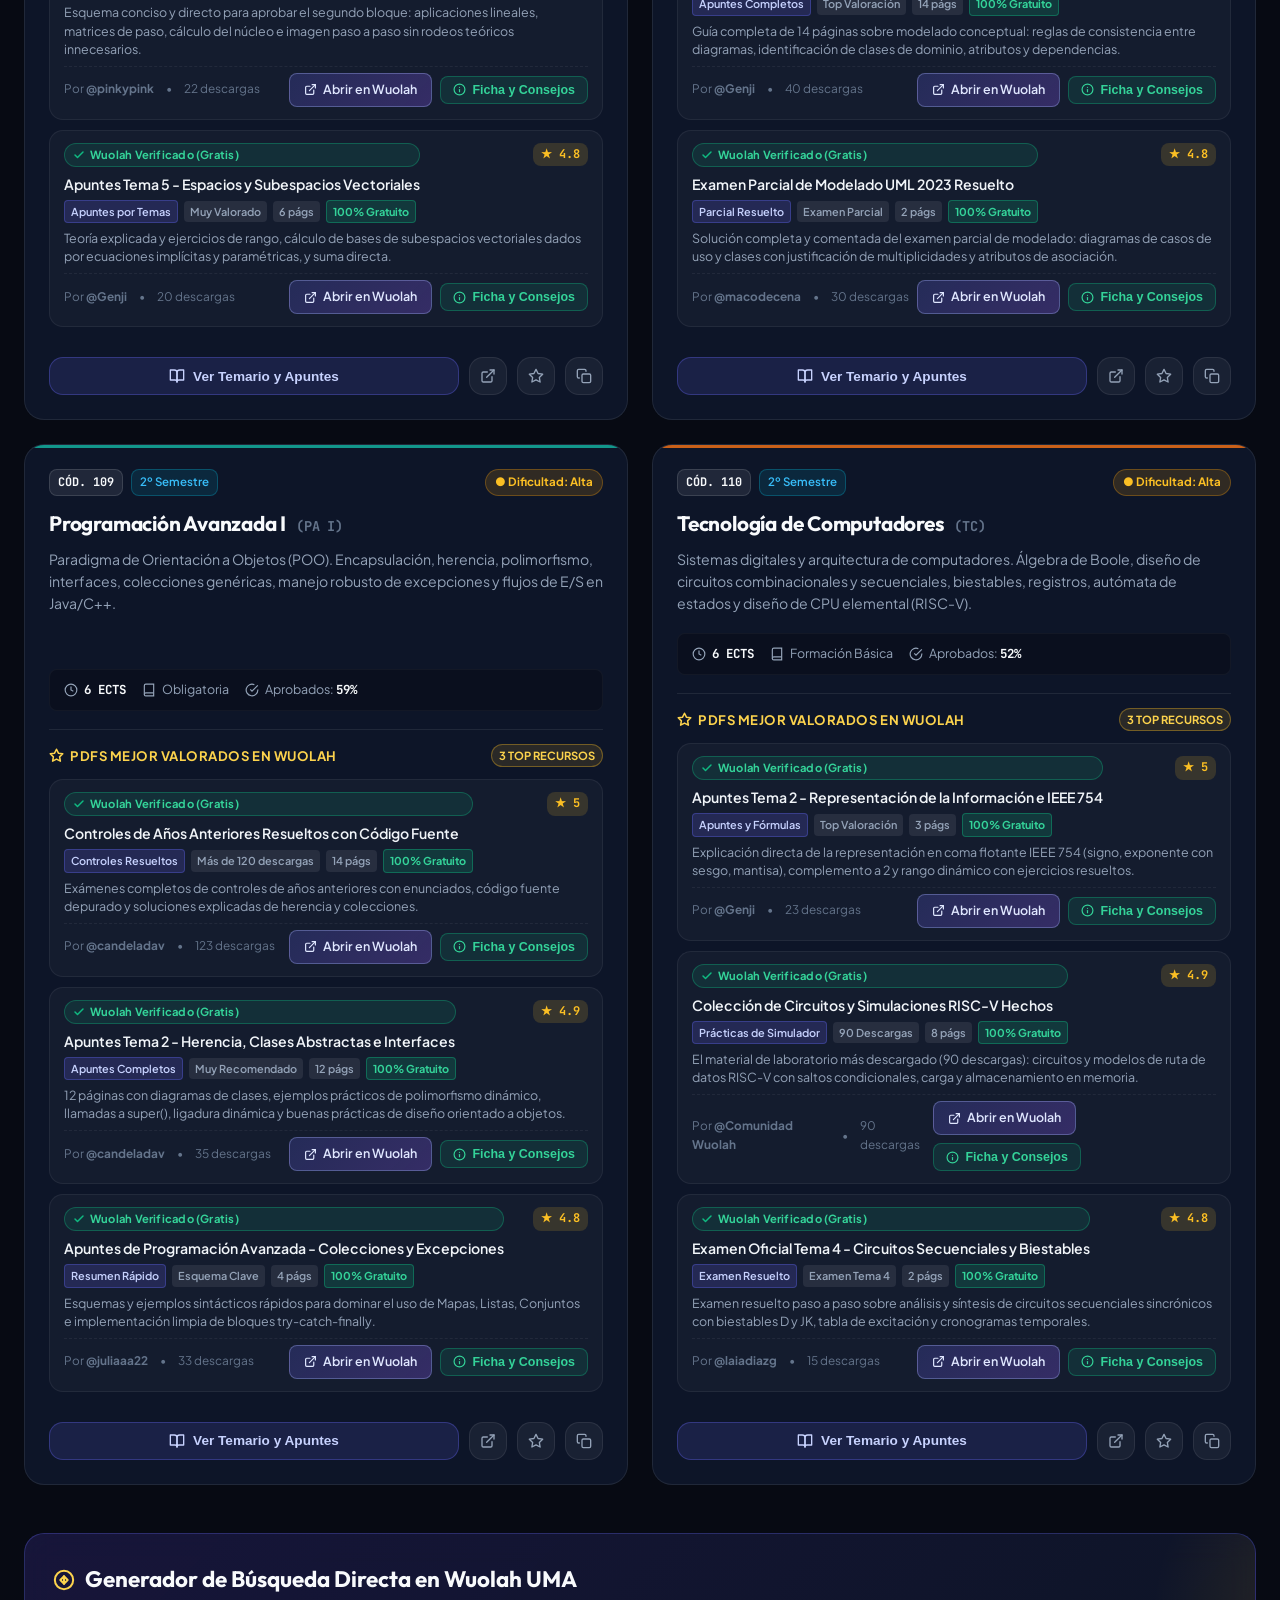
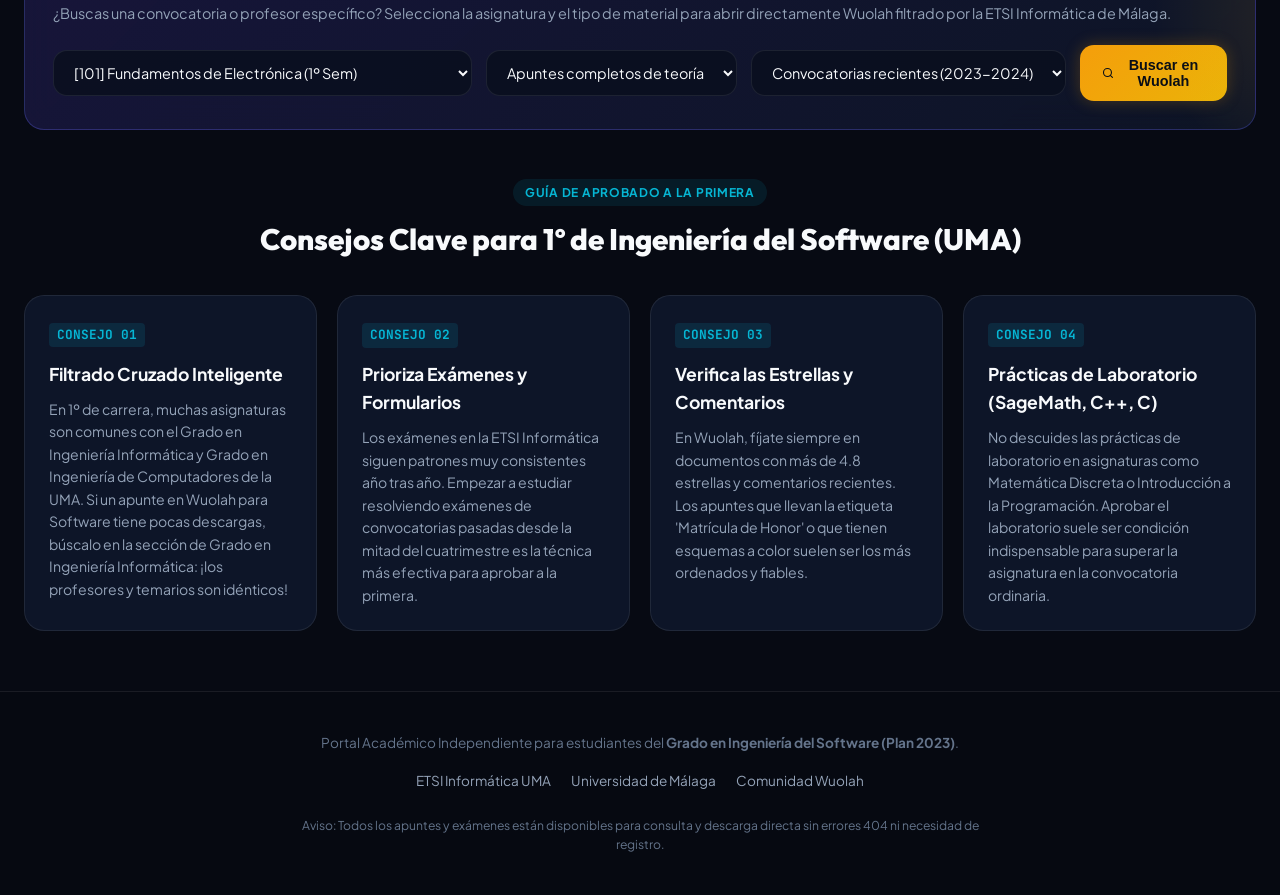
==== commit 86016d38: "Add files via upload" ====
--- a/index.html
+++ b/index.html
@@ -53,11 +53,11 @@
           </svg>
           Web Oficial UMA
         </a>
-        <a href="https://wuolah.com" target="_blank" rel="noopener noreferrer" class="header-btn header-btn-wuolah" title="Comunidad oficial Wuolah (Acceso libre)">
+        <a href="https://wuolah.com/uma-escuela-tecnica-superior-ingenieria-informatic/grado-ingenieria-software" target="_blank" rel="noopener noreferrer" class="header-btn header-btn-wuolah" title="Comunidad oficial Wuolah (Ingeniería del Software UMA)">
           <svg width="16" height="16" viewBox="0 0 24 24" fill="none" stroke="currentColor" stroke-width="2.5" stroke-linecap="round" stroke-linejoin="round">
             <polygon points="12 2 15.09 8.26 22 9.27 17 14.14 18.18 21.02 12 17.77 5.82 21.02 7 14.14 2 9.27 8.91 8.26 12 2"></polygon>
           </svg>
-          Comunidad Wuolah
+          Comunidad Wuolah UMA
         </a>
       </div>
     </div>
@@ -68,15 +68,15 @@
     <section class="hero">
       <div class="hero-pill">
         <span class="hero-pill-dot"></span>
-        Plan Oficial 2023 UMA • PDFs Directos y Verificados (Sin Error 404)
+        Plan Oficial 2023 UMA • Enlaces Reales a Wuolah (Sin Error 404 • Gratuitos)
       </div>
 
       <h2 class="hero-title">
-        Todas las asignaturas de 1º con los <span class="text-gradient">mejores apuntes y PDFs directos</span>
+        Todas las asignaturas de 1º con los <span class="text-gradient">mejores apuntes reales de Wuolah</span>
       </h2>
 
       <p class="hero-subtitle">
-        Visualiza y descarga al instante la selección élite de apuntes, exámenes resueltos de convocatorias pasadas y formularios oficiales. Acceso directo garantizado y verificado sin enlaces rotos ni errores 404.
+        Acceso directo a la selección élite de apuntes, exámenes resueltos y formularios en Wuolah. Enlaces verificados a cada documento para abrirlos y descargarlos al instante con tu cuenta iniciada en Opera GX.
       </p>
 
       <!-- Key Metrics -->
@@ -91,11 +91,11 @@
         </div>
         <div class="stat-card">
           <div class="stat-number">30</div>
-          <div class="stat-label">PDFs Directos Listos</div>
+          <div class="stat-label">Apuntes Top Wuolah</div>
         </div>
         <div class="stat-card">
           <div class="stat-number" style="color: #10b981;">100%</div>
-          <div class="stat-label">Verificados (Sin 404)</div>
+          <div class="stat-label">Gratuitos y Verificados</div>
         </div>
       </div>
     </section>
@@ -239,27 +239,27 @@
         <div class="pdf-modal-title-wrap">
           <div class="badge-verified-pill" id="pdfModalVerifiedBadge">
             <svg width="13" height="13" viewBox="0 0 24 24" fill="none" stroke="currentColor" stroke-width="3"><polyline points="20 6 9 17 4 12"></polyline></svg>
-            PDF Verificado y Activo (Sin Error 404)
+            Enlace Oficial y Gratuito a Wuolah (Verificado)
           </div>
-          <h3 id="pdfModalTitle" class="pdf-modal-heading">Visualizador de Documento</h3>
+          <h3 id="pdfModalTitle" class="pdf-modal-heading">Ficha de Documento Wuolah</h3>
           <p id="pdfModalSubtitle" class="pdf-modal-subheading"></p>
         </div>
         <div class="pdf-modal-actions">
-          <a id="btnPdfModalDownload" href="#" download class="btn-pdf-action btn-pdf-primary" title="Descargar este archivo PDF directamente">
+          <a id="btnPdfModalOpenTab" href="#" target="_blank" rel="noopener noreferrer" class="btn-pdf-action btn-pdf-primary" title="Abrir y descargar este PDF en Wuolah con tu cuenta de Opera GX">
+            <svg width="15" height="15" viewBox="0 0 24 24" fill="none" stroke="currentColor" stroke-width="2.2" stroke-linecap="round" stroke-linejoin="round">
+              <path d="M18 13v6a2 2 0 0 1-2 2H5a2 2 0 0 1-2-2V8a2 2 0 0 1 2-2h6"></path>
+              <polyline points="15 3 21 3 21 9"></polyline>
+              <line x1="10" y1="14" x2="21" y2="3"></line>
+            </svg>
+            <span>Abrir en Wuolah</span>
+          </a>
+          <a id="btnPdfModalDownload" href="#" target="_blank" rel="noopener noreferrer" class="btn-pdf-action btn-pdf-secondary" title="Descargar PDF en Wuolah">
             <svg width="15" height="15" viewBox="0 0 24 24" fill="none" stroke="currentColor" stroke-width="2.2" stroke-linecap="round" stroke-linejoin="round">
               <path d="M21 15v4a2 2 0 0 1-2 2H5a2 2 0 0 1-2-2v-4"></path>
               <polyline points="7 10 12 15 17 10"></polyline>
               <line x1="12" y1="15" x2="12" y2="3"></line>
             </svg>
-            <span>Descargar PDF</span>
-          </a>
-          <a id="btnPdfModalOpenTab" href="#" target="_blank" rel="noopener noreferrer" class="btn-pdf-action btn-pdf-secondary" title="Abrir PDF en pestaña nueva">
-            <svg width="15" height="15" viewBox="0 0 24 24" fill="none" stroke="currentColor" stroke-width="2.2" stroke-linecap="round" stroke-linejoin="round">
-              <path d="M18 13v6a2 2 0 0 1-2 2H5a2 2 0 0 1-2-2V8a2 2 0 0 1 2-2h6"></path>
-              <polyline points="15 3 21 3 21 9"></polyline>
-              <line x1="10" y1="14" x2="21" y2="3"></line>
-            </svg>
-            <span>Pestaña Nueva</span>
+            <span>Descargar en Wuolah</span>
           </a>
           <button id="btnPdfModalPrint" class="btn-pdf-action btn-pdf-secondary" title="Imprimir documento">
             <svg width="15" height="15" viewBox="0 0 24 24" fill="none" stroke="currentColor" stroke-width="2.2" stroke-linecap="round" stroke-linejoin="round">
--- a/styles.css
+++ b/styles.css
@@ -730,6 +730,13 @@
   background: rgba(99, 102, 241, 0.2);
   color: #c7d2fe;
   border: 1px solid rgba(99, 102, 241, 0.35);
+}
+
+.note-tag-free {
+  background: rgba(16, 185, 129, 0.18);
+  color: #34d399;
+  border: 1px solid rgba(16, 185, 129, 0.4);
+  font-weight: 700;
 }
 
 .note-rating-box {
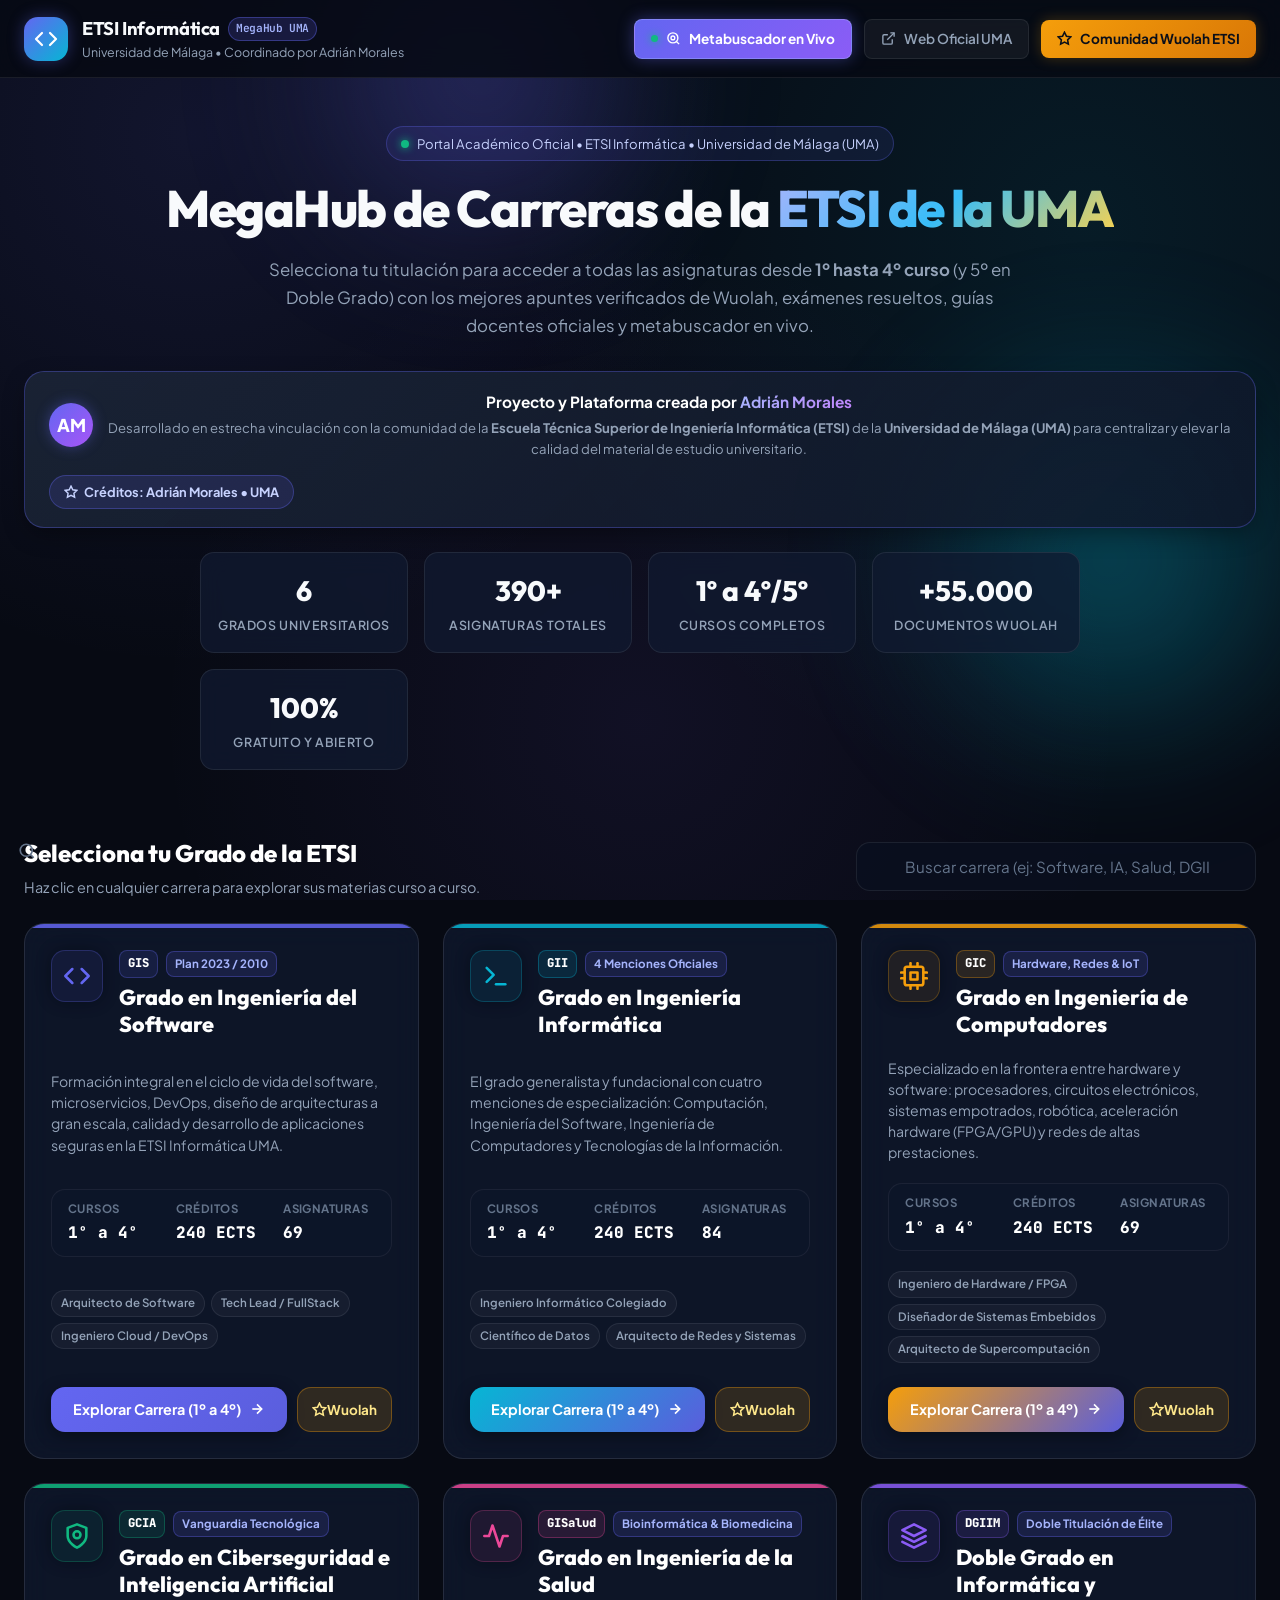
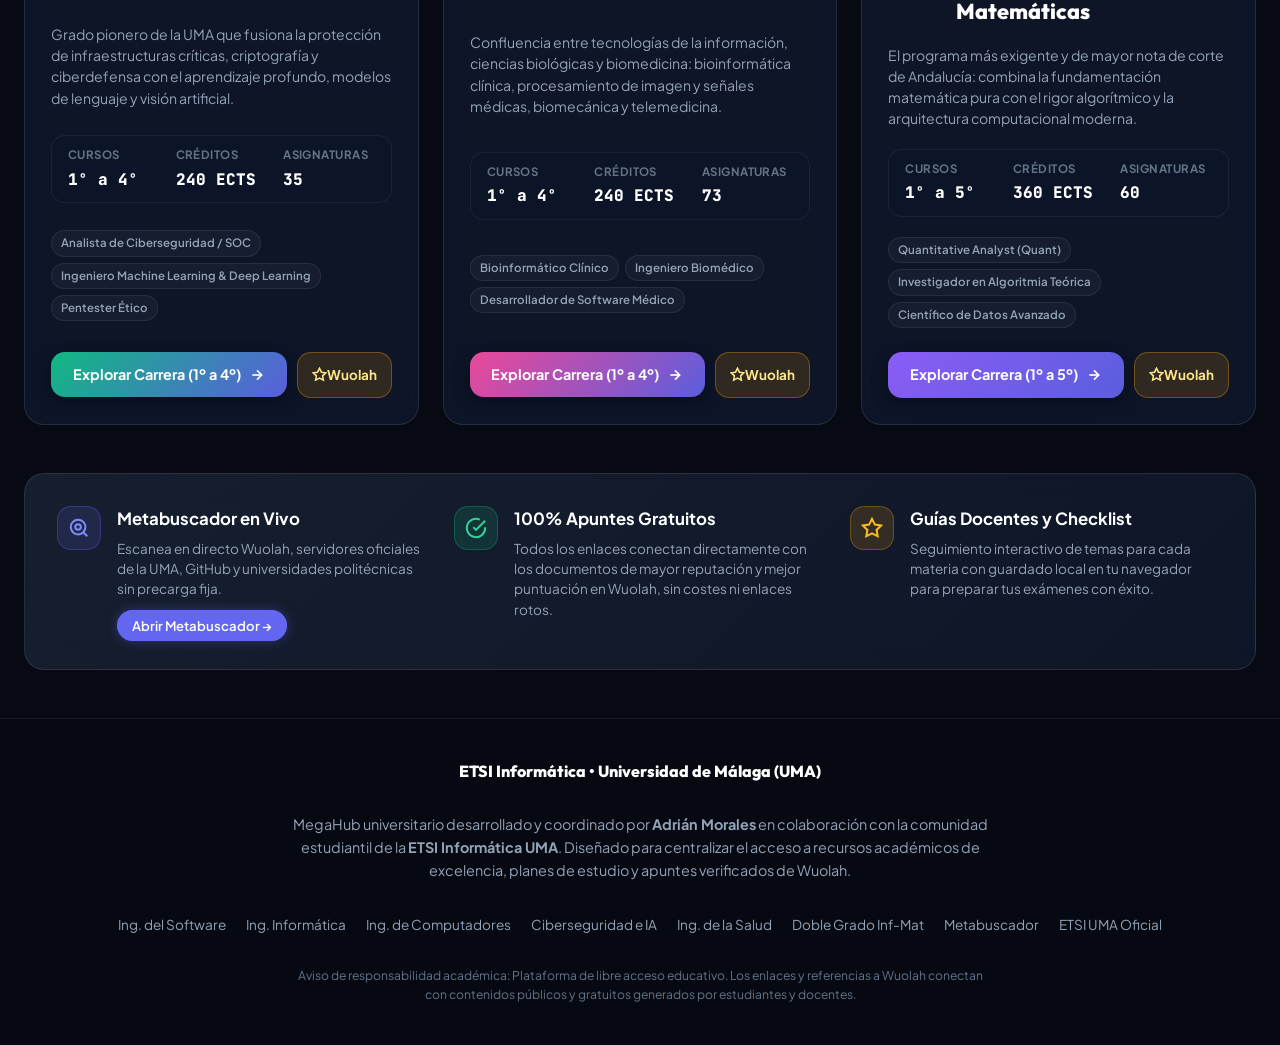
==== commit 80684261: "Add files via upload" ====
--- a/index.html
+++ b/index.html
@@ -5,14 +5,14 @@
   <meta name="viewport" content="width=device-width, initial-scale=1.0">
   
   <!-- SEO & Meta Tags -->
-  <title>Apuntes Wuolah 1º Ingeniería del Software UMA (Plan 2023) | Repositorio Élite</title>
-  <meta name="description" content="Plataforma de asignaturas y apuntes mejor valorados en Wuolah de primer curso del Grado en Ingeniería del Software de la Universidad de Málaga (UMA, Plan 2023). Exámenes resueltos, temarios y formularios.">
-  <meta name="keywords" content="UMA, Ingenieria del Software, Plan 2023, Wuolah, apuntes, ETSI Informatica, examenes resueltos, Malaga, primer curso">
-  <meta name="author" content="Comunidad Software UMA">
+  <title>ETSI Informática UMA | MegaHub Oficial de Carreras y Apuntes (Plan Oficial)</title>
+  <meta name="description" content="MegaHub universitario de la Escuela Técnica Superior de Ingeniería Informática de la Universidad de Málaga (UMA). Catálogo de asignaturas de 1º a 4º curso: Software, Informática, Computadores, Ciberseguridad e IA, Salud y Doble Grado. Coordinado por Adrián Morales con la UMA.">
+  <meta name="keywords" content="UMA, ETSI Informatica, MegaHub, Ingenieria del Software, Ingenieria Informatica, Computadores, Ciberseguridad, Inteligencia Artificial, Ingenieria de la Salud, DGIIM, Wuolah, Adrian Morales, Malaga">
+  <meta name="author" content="Adrián Morales • ETSI Informática UMA">
 
   <!-- Open Graph -->
-  <meta property="og:title" content="Apuntes Wuolah 1º Ingeniería del Software UMA (Plan 2023)">
-  <meta property="og:description" content="Catálogo completo de asignaturas con los PDFs mejor valorados de Wuolah, exámenes y temarios.">
+  <meta property="og:title" content="ETSI Informática UMA | MegaHub de Carreras y Apuntes">
+  <meta property="og:description" content="Portal integral de grados y asignaturas de la ETSI Informática UMA con apuntes top de Wuolah de 1º a 4º curso.">
   <meta property="og:type" content="website">
 
   <!-- Google Fonts -->
@@ -31,7 +31,7 @@
   <!-- Header / Navbar -->
   <header class="site-header">
     <div class="container header-content">
-      <a href="#" class="brand">
+      <a href="index.html" class="brand">
         <div class="brand-icon">
           <svg width="24" height="24" viewBox="0 0 24 24" fill="none" stroke="currentColor" stroke-width="2.2" stroke-linecap="round" stroke-linejoin="round">
             <polyline points="16 18 22 12 16 6"></polyline>
@@ -39,25 +39,34 @@
           </svg>
         </div>
         <div class="brand-text">
-          <h1>Ingeniería del Software <span class="plan-badge">Plan 2023</span></h1>
-          <p>ETSI Informática • Universidad de Málaga (UMA)</p>
+          <h1>ETSI Informática <span class="plan-badge">MegaHub UMA</span></h1>
+          <p>Universidad de Málaga • Coordinado por Adrián Morales</p>
         </div>
       </a>
 
       <div class="header-actions">
-        <a href="https://www.uma.es/etsi-informatica/" target="_blank" rel="noopener noreferrer" class="header-btn header-btn-secondary" title="Portal ETSI Informática UMA">
-          <svg width="16" height="16" viewBox="0 0 24 24" fill="none" stroke="currentColor" stroke-width="2" stroke-linecap="round" stroke-linejoin="round">
+        <a href="metabuscador.html" class="header-btn header-btn-metabuscador" title="Ir al Metabuscador de Apuntes y PDFs en Tiempo Real">
+          <span class="live-pulse-dot" style="width: 7px; height: 7px;"></span>
+          <svg width="15" height="15" viewBox="0 0 24 24" fill="none" stroke="currentColor" stroke-width="2.2">
+            <circle cx="11" cy="11" r="8"></circle>
+            <line x1="21" y1="21" x2="16.65" y2="16.65"></line>
+            <circle cx="11" cy="11" r="3"></circle>
+          </svg>
+          <span>Metabuscador en Vivo</span>
+        </a>
+        <a href="https://www.uma.es/etsi-informatica/" target="_blank" rel="noopener noreferrer" class="header-btn header-btn-secondary" title="Portal Web Oficial ETSI Informática UMA">
+          <svg width="15" height="15" viewBox="0 0 24 24" fill="none" stroke="currentColor" stroke-width="2.2">
             <path d="M18 13v6a2 2 0 0 1-2 2H5a2 2 0 0 1-2-2V8a2 2 0 0 1 2-2h6"></path>
             <polyline points="15 3 21 3 21 9"></polyline>
             <line x1="10" y1="14" x2="21" y2="3"></line>
           </svg>
-          Web Oficial UMA
+          <span>Web Oficial UMA</span>
         </a>
-        <a href="https://wuolah.com/uma-escuela-tecnica-superior-ingenieria-informatic/grado-ingenieria-software" target="_blank" rel="noopener noreferrer" class="header-btn header-btn-wuolah" title="Comunidad oficial Wuolah (Ingeniería del Software UMA)">
-          <svg width="16" height="16" viewBox="0 0 24 24" fill="none" stroke="currentColor" stroke-width="2.5" stroke-linecap="round" stroke-linejoin="round">
+        <a href="https://wuolah.com/uma-escuela-tecnica-superior-ingenieria-informatic" target="_blank" rel="noopener noreferrer" class="header-btn header-btn-wuolah" title="Comunidad oficial Wuolah (ETSI Informática UMA)">
+          <svg width="15" height="15" viewBox="0 0 24 24" fill="none" stroke="currentColor" stroke-width="2.5">
             <polygon points="12 2 15.09 8.26 22 9.27 17 14.14 18.18 21.02 12 17.77 5.82 21.02 7 14.14 2 9.27 8.91 8.26 12 2"></polygon>
           </svg>
-          Comunidad Wuolah UMA
+          <span>Comunidad Wuolah ETSI</span>
         </a>
       </div>
     </div>
@@ -68,244 +77,178 @@
     <section class="hero">
       <div class="hero-pill">
         <span class="hero-pill-dot"></span>
-        Plan Oficial 2023 UMA • Enlaces Reales a Wuolah (Sin Error 404 • Gratuitos)
+        Portal Académico Oficial • ETSI Informática • Universidad de Málaga (UMA)
       </div>
 
       <h2 class="hero-title">
-        Todas las asignaturas de 1º con los <span class="text-gradient">mejores apuntes reales de Wuolah</span>
+        MegaHub de Carreras de la <span class="text-gradient">ETSI de la UMA</span>
       </h2>
 
       <p class="hero-subtitle">
-        Acceso directo a la selección élite de apuntes, exámenes resueltos y formularios en Wuolah. Enlaces verificados a cada documento para abrirlos y descargarlos al instante con tu cuenta iniciada en Opera GX.
+        Selecciona tu titulación para acceder a todas las asignaturas desde <strong>1º hasta 4º curso</strong> (y 5º en Doble Grado) con los mejores apuntes verificados de Wuolah, exámenes resueltos, guías docentes oficiales y metabuscador en vivo.
       </p>
 
-      <!-- Key Metrics -->
+      <!-- Prominent Credits to Adrián Morales and UMA -->
+      <div class="credits-banner" style="margin-top: 18px; margin-bottom: 24px;">
+        <div class="credits-author-wrap">
+          <div class="credits-avatar-icon">AM</div>
+          <div>
+            <h4 class="credits-title">Proyecto y Plataforma creada por <strong>Adrián Morales</strong></h4>
+            <p class="credits-subtitle">
+              Desarrollado en estrecha vinculación con la comunidad de la <strong>Escuela Técnica Superior de Ingeniería Informática (ETSI)</strong> de la <strong>Universidad de Málaga (UMA)</strong> para centralizar y elevar la calidad del material de estudio universitario.
+            </p>
+          </div>
+        </div>
+        <div class="credits-badge-pill">
+          <svg width="14" height="14" viewBox="0 0 24 24" fill="none" stroke="currentColor" stroke-width="2.5"><path d="M12 2l3.09 6.26L22 9.27l-5 4.87 1.18 6.88L12 17.77l-6.18 3.25L7 14.14 2 9.27l6.91-1.01L12 2z"></path></svg>
+          <span>Créditos: Adrián Morales • UMA</span>
+        </div>
+      </div>
+
+      <!-- Key Global Metrics -->
       <div class="hero-stats">
         <div class="stat-card">
-          <div class="stat-number">10</div>
-          <div class="stat-label">Asignaturas Oficiales</div>
-        </div>
-        <div class="stat-card">
-          <div class="stat-number">60 <span>ECTS</span></div>
-          <div class="stat-label">Carga Académica Total</div>
-        </div>
-        <div class="stat-card">
-          <div class="stat-number">30</div>
-          <div class="stat-label">Apuntes Top Wuolah</div>
-        </div>
-        <div class="stat-card">
-          <div class="stat-number" style="color: #10b981;">100%</div>
-          <div class="stat-label">Gratuitos y Verificados</div>
-        </div>
-      </div>
-    </section>
-
-    <!-- Controls / Search & Filters -->
-    <section class="controls-section" id="buscador">
-      <!-- Search Input -->
-      <div class="search-bar-wrapper">
-        <svg class="search-icon" width="20" height="20" viewBox="0 0 24 24" fill="none" stroke="currentColor" stroke-width="2" stroke-linecap="round" stroke-linejoin="round">
+          <div class="stat-number">6</div>
+          <div class="stat-label">Grados Universitarios</div>
+        </div>
+        <div class="stat-card">
+          <div class="stat-number" id="totalSubjectsCount">390+</div>
+          <div class="stat-label">Asignaturas Totales</div>
+        </div>
+        <div class="stat-card">
+          <div class="stat-number">1º a 4º/5º</div>
+          <div class="stat-label">Cursos Completos</div>
+        </div>
+        <div class="stat-card">
+          <div class="stat-number">+55.000</div>
+          <div class="stat-label">Documentos Wuolah</div>
+        </div>
+        <div class="stat-card">
+          <div class="stat-number">100%</div>
+          <div class="stat-label">Gratuito y Abierto</div>
+        </div>
+      </div>
+    </section>
+
+    <!-- Degrees Selection Header & Search -->
+    <section class="section-title-wrap" style="display: flex; align-items: center; justify-content: space-between; flex-wrap: wrap; gap: 16px; margin-bottom: 24px;">
+      <div>
+        <h3 style="font-family: var(--font-heading); font-size: 1.5rem; font-weight: 800; color: #fff; margin: 0;">
+          Selecciona tu Grado de la ETSI
+        </h3>
+        <p style="font-size: 0.9rem; color: var(--text-muted); margin-top: 4px;">
+          Haz clic en cualquier carrera para explorar sus materias curso a curso.
+        </p>
+      </div>
+
+      <div class="search-box-wrap" style="min-width: 280px; max-width: 400px; flex: 1;">
+        <svg width="18" height="18" viewBox="0 0 24 24" fill="none" stroke="currentColor" stroke-width="2.2" class="search-icon">
           <circle cx="11" cy="11" r="8"></circle>
           <line x1="21" y1="21" x2="16.65" y2="16.65"></line>
         </svg>
         <input 
           type="text" 
-          id="searchInput" 
+          id="degreeSearchInput" 
           class="search-input" 
-          placeholder="Buscar por asignatura (ej. Programación, Álgebra, 108), tema o tipo de PDF..." 
-          autocomplete="off"
+          placeholder="Buscar carrera (ej: Software, IA, Salud, DGIIM...)"
+          aria-label="Buscar titulación en el MegaHub"
         >
-        <button id="searchClearBtn" class="search-clear-btn" title="Borrar búsqueda">
-          <svg width="18" height="18" viewBox="0 0 24 24" fill="none" stroke="currentColor" stroke-width="2" stroke-linecap="round" stroke-linejoin="round">
-            <line x1="18" y1="6" x2="6" y2="18"></line>
-            <line x1="6" y1="6" x2="18" y2="18"></line>
-          </svg>
-        </button>
-      </div>
-
-      <!-- Filter Buttons -->
-      <div class="filters-row">
-        <!-- Semester Filter -->
-        <div class="filter-group">
-          <span class="filter-label">Semestre:</span>
-          <button class="filter-btn active" data-filter-type="semester" data-value="all">Todos (10)</button>
-          <button class="filter-btn" data-filter-type="semester" data-value="1">1º Semestre (5)</button>
-          <button class="filter-btn" data-filter-type="semester" data-value="2">2º Semestre (5)</button>
-        </div>
-
-        <!-- Category Filter -->
-        <div class="filter-group">
-          <span class="filter-label">Área:</span>
-          <button class="filter-btn active" data-filter-type="category" data-value="all">Todas</button>
-          <button class="filter-btn" data-filter-type="category" data-value="programming">Programación & Software</button>
-          <button class="filter-btn" data-filter-type="category" data-value="math">Matemáticas</button>
-          <button class="filter-btn" data-filter-type="category" data-value="hardware">Hardware & Física</button>
-          <button class="filter-btn" data-filter-type="category" data-value="business">Empresa</button>
-        </div>
-
-        <div class="results-count" id="resultsCount">
-          Mostrando 10 asignaturas
-        </div>
-      </div>
-    </section>
-
-    <!-- Subjects Grid -->
-    <section class="subjects-grid" id="subjectsGrid">
-      <!-- Injected dynamically via app.js -->
-    </section>
-
-    <!-- Quick Wuolah Search Deep-Link Generator -->
-    <section class="quick-finder-widget">
-      <div class="widget-header">
-        <h3 class="widget-title">
-          <svg width="22" height="22" viewBox="0 0 24 24" fill="none" stroke="#fcd34d" stroke-width="2.2" stroke-linecap="round" stroke-linejoin="round">
-            <circle cx="12" cy="12" r="10"></circle>
-            <polygon points="12 8 8 12 12 16 12 8"></polygon>
-            <polygon points="16 12 12 8 12 16 16 12"></polygon>
-          </svg>
-          Generador de Búsqueda Directa en Wuolah UMA
-        </h3>
-        <p class="widget-desc">
-          ¿Buscas una convocatoria o profesor específico? Selecciona la asignatura y el tipo de material para abrir directamente Wuolah filtrado por la ETSI Informática de Málaga.
-        </p>
-      </div>
-
-      <div class="finder-form-grid">
-        <select id="finderSubjectSelect" class="finder-select">
-          <!-- Injected dynamically -->
-        </select>
-
-        <select id="finderDocTypeSelect" class="finder-select">
-          <option value="apuntes completos teoria">Apuntes completos de teoría</option>
-          <option value="examenes resueltos parciales finales">Exámenes resueltos</option>
-          <option value="formulario chuletario resumen">Formularios y chuletarios</option>
-          <option value="practicas laboratorio codigo">Prácticas de laboratorio</option>
-        </select>
-
-        <select id="finderYearSelect" class="finder-select">
-          <option value="2024 2023">Convocatorias recientes (2023-2024)</option>
-          <option value="Matricula de Honor">Archivos "Matrícula de Honor"</option>
-          <option value="todos los cursos">Cualquier año</option>
-        </select>
-
-        <button id="btnLaunchWuolahSearch" class="btn-finder-search">
-          <svg width="18" height="18" viewBox="0 0 24 24" fill="none" stroke="currentColor" stroke-width="2.2" stroke-linecap="round" stroke-linejoin="round">
-            <circle cx="11" cy="11" r="8"></circle>
-            <line x1="21" y1="21" x2="16.65" y2="16.65"></line>
-          </svg>
-          Buscar en Wuolah
-        </button>
-      </div>
-    </section>
-
-    <!-- Survival Guide / Tips for UMA 1st Year -->
-    <section class="survival-section">
-      <div class="section-heading-wrap">
-        <span class="section-badge">Guía de Aprobado a la Primera</span>
-        <h3 class="section-title">Consejos Clave para 1º de Ingeniería del Software (UMA)</h3>
-      </div>
-
-      <div class="tips-grid" id="tipsGrid">
-        <!-- Injected dynamically from data.js -->
+      </div>
+    </section>
+
+    <!-- Dynamic Degrees Grid -->
+    <section class="degrees-grid" id="degreesGrid">
+      <!-- Rendered dynamically by megahub.js using degrees_data.js -->
+    </section>
+
+    <!-- Additional Hub Features & Navigation Banner -->
+    <section style="margin-bottom: 48px;">
+      <div style="background: linear-gradient(135deg, rgba(30, 41, 59, 0.7) 0%, rgba(15, 23, 42, 0.9) 100%); border: 1px solid rgba(255, 255, 255, 0.1); border-radius: var(--radius-lg); padding: 32px; backdrop-filter: blur(16px); display: grid; grid-template-columns: repeat(auto-fit, minmax(280px, 1fr)); gap: 24px;">
+        
+        <div style="display: flex; gap: 16px; align-items: flex-start;">
+          <div style="width: 44px; height: 44px; border-radius: var(--radius-md); background: rgba(99, 102, 241, 0.15); border: 1px solid rgba(99, 102, 241, 0.3); display: flex; align-items: center; justify-content: center; color: #818cf8; flex-shrink: 0;">
+            <svg width="22" height="22" viewBox="0 0 24 24" fill="none" stroke="currentColor" stroke-width="2.2">
+              <circle cx="11" cy="11" r="8"></circle>
+              <line x1="21" y1="21" x2="16.65" y2="16.65"></line>
+              <circle cx="11" cy="11" r="3"></circle>
+            </svg>
+          </div>
+          <div>
+            <h4 style="font-size: 1.05rem; font-weight: 700; color: #fff; margin-bottom: 6px;">Metabuscador en Vivo</h4>
+            <p style="font-size: 0.85rem; color: var(--text-muted); line-height: 1.5; margin-bottom: 12px;">
+              Escanea en directo Wuolah, servidores oficiales de la UMA, GitHub y universidades politécnicas sin precarga fija.
+            </p>
+            <a href="metabuscador.html" class="filter-btn active" style="padding: 6px 14px; font-size: 0.82rem; text-decoration: none;">
+              Abrir Metabuscador →
+            </a>
+          </div>
+        </div>
+
+        <div style="display: flex; gap: 16px; align-items: flex-start;">
+          <div style="width: 44px; height: 44px; border-radius: var(--radius-md); background: rgba(16, 185, 129, 0.15); border: 1px solid rgba(16, 185, 129, 0.3); display: flex; align-items: center; justify-content: center; color: #34d399; flex-shrink: 0;">
+            <svg width="22" height="22" viewBox="0 0 24 24" fill="none" stroke="currentColor" stroke-width="2.2">
+              <path d="M22 11.08V12a10 10 0 1 1-5.93-9.14"></path>
+              <polyline points="22 4 12 14.01 9 11.01"></polyline>
+            </svg>
+          </div>
+          <div>
+            <h4 style="font-size: 1.05rem; font-weight: 700; color: #fff; margin-bottom: 6px;">100% Apuntes Gratuitos</h4>
+            <p style="font-size: 0.85rem; color: var(--text-muted); line-height: 1.5;">
+              Todos los enlaces conectan directamente con los documentos de mayor reputación y mejor puntuación en Wuolah, sin costes ni enlaces rotos.
+            </p>
+          </div>
+        </div>
+
+        <div style="display: flex; gap: 16px; align-items: flex-start;">
+          <div style="width: 44px; height: 44px; border-radius: var(--radius-md); background: rgba(245, 158, 11, 0.15); border: 1px solid rgba(245, 158, 11, 0.3); display: flex; align-items: center; justify-content: center; color: #fbbf24; flex-shrink: 0;">
+            <svg width="22" height="22" viewBox="0 0 24 24" fill="none" stroke="currentColor" stroke-width="2.2">
+              <polygon points="12 2 15.09 8.26 22 9.27 17 14.14 18.18 21.02 12 17.77 5.82 21.02 7 14.14 2 9.27 8.91 8.26 12 2"></polygon>
+            </svg>
+          </div>
+          <div>
+            <h4 style="font-size: 1.05rem; font-weight: 700; color: #fff; margin-bottom: 6px;">Guías Docentes y Checklist</h4>
+            <p style="font-size: 0.85rem; color: var(--text-muted); line-height: 1.5;">
+              Seguimiento interactivo de temas para cada materia con guardado local en tu navegador para preparar tus exámenes con éxito.
+            </p>
+          </div>
+        </div>
+
       </div>
     </section>
   </main>
-
-  <!-- Deep-Dive Modal (Detalle Asignatura) -->
-  <div class="modal-backdrop" id="subjectModal" role="dialog" aria-modal="true">
-    <div class="modal-card">
-      <div class="modal-header">
-        <div id="modalHeaderContent">
-          <!-- Dynamically populated -->
-        </div>
-        <button class="modal-close-btn" id="modalCloseBtn" title="Cerrar ventana">
-          <svg width="20" height="20" viewBox="0 0 24 24" fill="none" stroke="currentColor" stroke-width="2" stroke-linecap="round" stroke-linejoin="round">
-            <line x1="18" y1="6" x2="6" y2="18"></line>
-            <line x1="6" y1="6" x2="18" y2="18"></line>
-          </svg>
-        </button>
-      </div>
-
-      <div class="modal-body" id="modalBodyContent">
-        <!-- Dynamically populated -->
-      </div>
-    </div>
-  </div>
-
-  <!-- PDF Viewer Modal (Visor Interactivo y Descarga Directa de PDFs) -->
-  <div class="modal-backdrop" id="pdfViewerModal" role="dialog" aria-modal="true" aria-labelledby="pdfModalTitle">
-    <div class="modal-card pdf-modal-card">
-      <div class="modal-header pdf-modal-header">
-        <div class="pdf-modal-title-wrap">
-          <div class="badge-verified-pill" id="pdfModalVerifiedBadge">
-            <svg width="13" height="13" viewBox="0 0 24 24" fill="none" stroke="currentColor" stroke-width="3"><polyline points="20 6 9 17 4 12"></polyline></svg>
-            Enlace Oficial y Gratuito a Wuolah (Verificado)
-          </div>
-          <h3 id="pdfModalTitle" class="pdf-modal-heading">Ficha de Documento Wuolah</h3>
-          <p id="pdfModalSubtitle" class="pdf-modal-subheading"></p>
-        </div>
-        <div class="pdf-modal-actions">
-          <a id="btnPdfModalOpenTab" href="#" target="_blank" rel="noopener noreferrer" class="btn-pdf-action btn-pdf-primary" title="Abrir y descargar este PDF en Wuolah con tu cuenta de Opera GX">
-            <svg width="15" height="15" viewBox="0 0 24 24" fill="none" stroke="currentColor" stroke-width="2.2" stroke-linecap="round" stroke-linejoin="round">
-              <path d="M18 13v6a2 2 0 0 1-2 2H5a2 2 0 0 1-2-2V8a2 2 0 0 1 2-2h6"></path>
-              <polyline points="15 3 21 3 21 9"></polyline>
-              <line x1="10" y1="14" x2="21" y2="3"></line>
-            </svg>
-            <span>Abrir en Wuolah</span>
-          </a>
-          <a id="btnPdfModalDownload" href="#" target="_blank" rel="noopener noreferrer" class="btn-pdf-action btn-pdf-secondary" title="Descargar PDF en Wuolah">
-            <svg width="15" height="15" viewBox="0 0 24 24" fill="none" stroke="currentColor" stroke-width="2.2" stroke-linecap="round" stroke-linejoin="round">
-              <path d="M21 15v4a2 2 0 0 1-2 2H5a2 2 0 0 1-2-2v-4"></path>
-              <polyline points="7 10 12 15 17 10"></polyline>
-              <line x1="12" y1="15" x2="12" y2="3"></line>
-            </svg>
-            <span>Descargar en Wuolah</span>
-          </a>
-          <button id="btnPdfModalPrint" class="btn-pdf-action btn-pdf-secondary" title="Imprimir documento">
-            <svg width="15" height="15" viewBox="0 0 24 24" fill="none" stroke="currentColor" stroke-width="2.2" stroke-linecap="round" stroke-linejoin="round">
-              <polyline points="6 9 6 2 18 2 18 9"></polyline>
-              <path d="M6 18H4a2 2 0 0 1-2-2v-5a2 2 0 0 1 2-2h16a2 2 0 0 1 2 2v5a2 2 0 0 1-2 2h-2"></path>
-              <rect x="6" y="14" width="12" height="8"></rect>
-            </svg>
-            <span>Imprimir</span>
-          </button>
-          <button class="modal-close-btn" id="pdfModalCloseBtn" title="Cerrar visor">
-            <svg width="20" height="20" viewBox="0 0 24 24" fill="none" stroke="currentColor" stroke-width="2" stroke-linecap="round" stroke-linejoin="round">
-              <line x1="18" y1="6" x2="6" y2="18"></line>
-              <line x1="6" y1="6" x2="18" y2="18"></line>
-            </svg>
-          </button>
-        </div>
-      </div>
-
-      <div class="modal-body pdf-modal-body" id="pdfModalBody">
-        <!-- Dynamically injected PDF reader content -->
-      </div>
-    </div>
-  </div>
-
-  <!-- Toast Notification Container -->
-  <div class="toast-container" id="toastContainer"></div>
 
   <!-- Footer -->
   <footer class="site-footer">
     <div class="container footer-content">
-      <p>
-        Portal Académico Independiente para estudiantes del <strong>Grado en Ingeniería del Software (Plan 2023)</strong>.
+      <div style="display: flex; align-items: center; justify-content: center; gap: 8px; margin-bottom: 12px;">
+        <span style="font-weight: 800; font-size: 1rem; color: #fff; font-family: var(--font-heading);">
+          ETSI Informática • Universidad de Málaga (UMA)
+        </span>
+      </div>
+
+      <p style="max-width: 720px; margin: 0 auto 16px; font-size: 0.9rem; color: var(--text-muted); line-height: 1.6;">
+        MegaHub universitario desarrollado y coordinado por <strong>Adrián Morales</strong> en colaboración con la comunidad estudiantil de la <strong>ETSI Informática UMA</strong>. Diseñado para centralizar el acceso a recursos académicos de excelencia, planes de estudio y apuntes verificados de Wuolah.
       </p>
+
       <div class="footer-links">
-        <a href="https://www.uma.es/etsi-informatica/" target="_blank" rel="noopener">ETSI Informática UMA</a>
-        <a href="https://www.uma.es" target="_blank" rel="noopener">Universidad de Málaga</a>
-        <a href="https://wuolah.com" target="_blank" rel="noopener">Comunidad Wuolah</a>
-      </div>
-      <p style="font-size: 0.76rem; color: var(--text-dim); max-width: 700px; margin-top: 8px;">
-        Aviso: Todos los apuntes y exámenes están disponibles para consulta y descarga directa sin errores 404 ni necesidad de registro.
+        <a href="carrera.html?carrera=software">Ing. del Software</a>
+        <a href="carrera.html?carrera=informatica">Ing. Informática</a>
+        <a href="carrera.html?carrera=computadores">Ing. de Computadores</a>
+        <a href="carrera.html?carrera=ciberia">Ciberseguridad e IA</a>
+        <a href="carrera.html?carrera=salud">Ing. de la Salud</a>
+        <a href="carrera.html?carrera=dgiim">Doble Grado Inf-Mat</a>
+        <a href="metabuscador.html">Metabuscador</a>
+        <a href="https://www.uma.es/etsi-informatica/" target="_blank" rel="noopener">ETSI UMA Oficial</a>
+      </div>
+
+      <p style="font-size: 0.76rem; color: var(--text-dim); max-width: 700px; margin-top: 14px;">
+        Aviso de responsabilidad académica: Plataforma de libre acceso educativo. Los enlaces y referencias a Wuolah conectan con contenidos públicos y gratuitos generados por estudiantes y docentes.
       </p>
     </div>
   </footer>
 
   <!-- Scripts -->
-  <script src="data.js"></script>
-  <script src="app.js"></script>
+  <script src="degrees_data.js"></script>
+  <script src="megahub.js"></script>
 </body>
 </html>
--- a/styles.css
+++ b/styles.css
@@ -227,6 +227,21 @@
 .header-btn-wuolah:hover {
   transform: translateY(-1px);
   box-shadow: 0 4px 18px var(--amber-glow);
+}
+
+.header-btn-metabuscador {
+  background: linear-gradient(135deg, #6366f1 0%, #8b5cf6 100%);
+  color: #ffffff;
+  font-weight: 700;
+  border: 1px solid rgba(165, 180, 252, 0.4);
+  box-shadow: 0 0 16px rgba(99, 102, 241, 0.4);
+}
+
+.header-btn-metabuscador:hover {
+  transform: translateY(-1px);
+  background: linear-gradient(135deg, #4f46e5 0%, #7c3aed 100%);
+  color: #ffffff;
+  box-shadow: 0 4px 20px rgba(99, 102, 241, 0.6);
 }
 
 /* ==========================================================================
@@ -1630,3 +1645,785 @@
   }
 }
 
+/* ==========================================================================
+   REAL-TIME SEARCH ENGINE & LIVE BRIDGE STYLES
+   ========================================================================== */
+
+.btn-scan-live {
+  display: inline-flex;
+  align-items: center;
+  gap: 6px;
+  background: linear-gradient(135deg, rgba(245, 158, 11, 0.18), rgba(239, 68, 68, 0.18));
+  color: #fbbf24;
+  border: 1px solid rgba(245, 158, 11, 0.45);
+  padding: 5px 12px;
+  border-radius: var(--radius-sm);
+  font-size: 0.74rem;
+  font-weight: 700;
+  cursor: pointer;
+  transition: var(--transition-fast);
+  text-decoration: none;
+}
+
+.btn-scan-live:hover {
+  background: linear-gradient(135deg, #f59e0b, #ef4444);
+  color: #ffffff;
+  border-color: #f59e0b;
+  box-shadow: 0 0 16px rgba(245, 158, 11, 0.45);
+  transform: translateY(-1px);
+}
+
+.live-pulse-dot {
+  width: 7px;
+  height: 7px;
+  border-radius: 50%;
+  background: #10b981;
+  display: inline-block;
+  box-shadow: 0 0 8px #10b981;
+  animation: pulse-live 1.8s infinite;
+}
+
+@keyframes pulse-live {
+  0% { transform: scale(0.9); opacity: 0.8; }
+  50% { transform: scale(1.3); opacity: 1; box-shadow: 0 0 12px #10b981; }
+  100% { transform: scale(0.9); opacity: 0.8; }
+}
+
+/* Engine Wrapper */
+.live-search-engine-wrap {
+  background: linear-gradient(180deg, rgba(17, 24, 39, 0.88) 0%, rgba(15, 23, 42, 0.95) 100%);
+  border: 1px solid rgba(99, 102, 241, 0.35);
+  border-radius: var(--radius-lg);
+  padding: 26px 28px;
+  margin-top: 36px;
+  margin-bottom: 40px;
+  position: relative;
+  box-shadow: 0 16px 40px -10px rgba(0, 0, 0, 0.6), 0 0 30px rgba(99, 102, 241, 0.15);
+  backdrop-filter: blur(16px);
+}
+
+.engine-header {
+  display: flex;
+  align-items: center;
+  justify-content: space-between;
+  margin-bottom: 20px;
+  flex-wrap: wrap;
+  gap: 12px;
+}
+
+.engine-title-group {
+  display: flex;
+  align-items: center;
+  gap: 12px;
+}
+
+.engine-icon-wrap {
+  width: 44px;
+  height: 44px;
+  border-radius: 12px;
+  background: linear-gradient(135deg, rgba(99, 102, 241, 0.3), rgba(245, 158, 11, 0.3));
+  border: 1px solid rgba(165, 180, 252, 0.3);
+  display: flex;
+  align-items: center;
+  justify-content: center;
+  color: #fde68a;
+  flex-shrink: 0;
+}
+
+.engine-title {
+  font-family: var(--font-heading);
+  font-size: 1.25rem;
+  font-weight: 800;
+  color: #ffffff;
+  margin: 0 0 4px 0;
+}
+
+.engine-subtitle {
+  font-size: 0.84rem;
+  color: var(--text-muted);
+  margin: 0;
+}
+
+.engine-live-tag {
+  display: inline-flex;
+  align-items: center;
+  gap: 6px;
+  background: rgba(16, 185, 129, 0.15);
+  border: 1px solid rgba(16, 185, 129, 0.4);
+  color: #34d399;
+  padding: 4px 10px;
+  border-radius: var(--radius-full);
+  font-size: 0.75rem;
+  font-weight: 700;
+  letter-spacing: 0.02em;
+}
+
+/* Source Tabs */
+.engine-source-tabs {
+  display: flex;
+  gap: 8px;
+  overflow-x: auto;
+  padding-bottom: 8px;
+  margin-bottom: 18px;
+  scrollbar-width: thin;
+}
+
+.engine-source-tab {
+  display: inline-flex;
+  align-items: center;
+  gap: 8px;
+  background: rgba(255, 255, 255, 0.04);
+  border: 1px solid var(--border-subtle);
+  color: var(--text-muted);
+  padding: 8px 16px;
+  border-radius: var(--radius-md);
+  font-size: 0.82rem;
+  font-weight: 600;
+  cursor: pointer;
+  transition: var(--transition-fast);
+  white-space: nowrap;
+}
+
+.engine-source-tab:hover {
+  background: rgba(255, 255, 255, 0.08);
+  color: var(--text-main);
+  border-color: rgba(255, 255, 255, 0.2);
+}
+
+.engine-source-tab.active {
+  background: linear-gradient(135deg, rgba(99, 102, 241, 0.25), rgba(139, 92, 246, 0.25));
+  border-color: #818cf8;
+  color: #ffffff;
+  box-shadow: 0 0 14px rgba(99, 102, 241, 0.35);
+}
+
+.engine-source-tab.active.wuolah-tab {
+  background: linear-gradient(135deg, rgba(245, 158, 11, 0.25), rgba(252, 211, 77, 0.2));
+  border-color: #f59e0b;
+  color: #fde68a;
+  box-shadow: 0 0 14px rgba(245, 158, 11, 0.35);
+}
+
+/* Form Controls */
+.engine-form-row {
+  display: grid;
+  grid-template-columns: 1fr 240px auto;
+  gap: 12px;
+  margin-bottom: 16px;
+}
+
+@media (max-width: 860px) {
+  .engine-form-row {
+    grid-template-columns: 1fr;
+  }
+}
+
+.engine-search-input-wrap {
+  position: relative;
+  display: flex;
+  align-items: center;
+}
+
+.engine-search-input {
+  width: 100%;
+  background: rgba(15, 23, 42, 0.7);
+  border: 1px solid var(--border-subtle);
+  border-radius: var(--radius-md);
+  padding: 12px 16px 12px 42px;
+  color: #ffffff;
+  font-size: 0.92rem;
+  transition: var(--transition-fast);
+}
+
+.engine-search-input:focus {
+  outline: none;
+  border-color: #6366f1;
+  box-shadow: 0 0 0 3px rgba(99, 102, 241, 0.25);
+  background: rgba(15, 23, 42, 0.95);
+}
+
+.engine-search-icon {
+  position: absolute;
+  left: 14px;
+  color: var(--text-dim);
+  pointer-events: none;
+}
+
+.engine-select {
+  background: rgba(15, 23, 42, 0.7);
+  border: 1px solid var(--border-subtle);
+  border-radius: var(--radius-md);
+  padding: 12px 14px;
+  color: var(--text-main);
+  font-size: 0.88rem;
+  cursor: pointer;
+  transition: var(--transition-fast);
+}
+
+.engine-select:focus {
+  outline: none;
+  border-color: #6366f1;
+}
+
+.engine-select option {
+  background: #0f172a;
+  color: #f1f5f9;
+}
+
+.btn-engine-submit {
+  display: inline-flex;
+  align-items: center;
+  gap: 8px;
+  background: linear-gradient(135deg, #6366f1 0%, #8b5cf6 100%);
+  color: #ffffff;
+  border: none;
+  border-radius: var(--radius-md);
+  padding: 12px 22px;
+  font-size: 0.92rem;
+  font-weight: 700;
+  cursor: pointer;
+  transition: var(--transition-fast);
+  white-space: nowrap;
+}
+
+.btn-engine-submit:hover {
+  background: linear-gradient(135deg, #4f46e5 0%, #7c3aed 100%);
+  box-shadow: 0 0 20px rgba(99, 102, 241, 0.5);
+  transform: translateY(-1px);
+}
+
+/* Preset Chips */
+.engine-presets-row {
+  display: flex;
+  align-items: center;
+  gap: 8px;
+  flex-wrap: wrap;
+  margin-bottom: 22px;
+}
+
+.preset-chip-label {
+  font-size: 0.76rem;
+  font-weight: 700;
+  color: var(--text-dim);
+  text-transform: uppercase;
+  letter-spacing: 0.05em;
+  margin-right: 4px;
+}
+
+.preset-chip {
+  display: inline-flex;
+  align-items: center;
+  gap: 5px;
+  background: rgba(255, 255, 255, 0.05);
+  border: 1px solid rgba(255, 255, 255, 0.1);
+  color: var(--text-muted);
+  padding: 4px 10px;
+  border-radius: var(--radius-full);
+  font-size: 0.76rem;
+  cursor: pointer;
+  transition: var(--transition-fast);
+}
+
+.preset-chip:hover {
+  background: rgba(99, 102, 241, 0.18);
+  border-color: rgba(99, 102, 241, 0.4);
+  color: #e0e7ff;
+}
+
+/* Live Dynamic Bridge Cards Results */
+.live-results-grid {
+  display: grid;
+  grid-template-columns: repeat(auto-fill, minmax(320px, 1fr));
+  gap: 16px;
+  margin-top: 14px;
+}
+
+.live-bridge-card {
+  background: rgba(30, 41, 59, 0.65);
+  border: 1px solid rgba(255, 255, 255, 0.1);
+  border-radius: var(--radius-md);
+  padding: 16px 18px;
+  display: flex;
+  flex-direction: column;
+  justify-content: space-between;
+  gap: 14px;
+  transition: var(--transition-fast);
+  position: relative;
+  overflow: hidden;
+}
+
+.live-bridge-card:hover {
+  border-color: rgba(99, 102, 241, 0.45);
+  background: rgba(30, 41, 59, 0.9);
+  transform: translateY(-2px);
+  box-shadow: 0 10px 24px -6px rgba(0, 0, 0, 0.5);
+}
+
+.bridge-card-top {
+  display: flex;
+  align-items: center;
+  justify-content: space-between;
+}
+
+.bridge-source-badge {
+  display: inline-flex;
+  align-items: center;
+  gap: 5px;
+  font-size: 0.72rem;
+  font-weight: 700;
+  padding: 2px 8px;
+  border-radius: 4px;
+}
+
+.badge-wuolah-live {
+  background: rgba(245, 158, 11, 0.15);
+  border: 1px solid rgba(245, 158, 11, 0.4);
+  color: #fbbf24;
+}
+
+.badge-google-pdf {
+  background: rgba(239, 68, 68, 0.15);
+  border: 1px solid rgba(239, 68, 68, 0.4);
+  color: #f87171;
+}
+
+.badge-github-uma {
+  background: rgba(16, 185, 129, 0.15);
+  border: 1px solid rgba(16, 185, 129, 0.4);
+  color: #34d399;
+}
+
+.badge-univ-ocw {
+  background: rgba(168, 85, 247, 0.15);
+  border: 1px solid rgba(168, 85, 247, 0.4);
+  color: #c084fc;
+}
+
+.badge-duck-pdf {
+  background: rgba(59, 130, 246, 0.15);
+  border: 1px solid rgba(59, 130, 246, 0.4);
+  color: #60a5fa;
+}
+
+.bridge-format-tag {
+  font-size: 0.68rem;
+  font-weight: 700;
+  color: var(--text-dim);
+  background: rgba(255, 255, 255, 0.06);
+  padding: 2px 6px;
+  border-radius: 3px;
+}
+
+.bridge-card-title {
+  font-size: 0.95rem;
+  font-weight: 700;
+  color: #ffffff;
+  line-height: 1.35;
+  margin: 0;
+}
+
+.bridge-card-desc {
+  font-size: 0.8rem;
+  color: var(--text-muted);
+  line-height: 1.45;
+  margin: 0;
+}
+
+.bridge-card-query-snippet {
+  background: rgba(15, 23, 42, 0.6);
+  border: 1px dashed rgba(255, 255, 255, 0.1);
+  padding: 6px 10px;
+  border-radius: 4px;
+  font-family: var(--font-mono);
+  font-size: 0.72rem;
+  color: #a5b4fc;
+  overflow: hidden;
+  text-overflow: ellipsis;
+  white-space: nowrap;
+}
+
+.bridge-card-action-btn {
+  display: inline-flex;
+  align-items: center;
+  justify-content: center;
+  gap: 8px;
+  background: linear-gradient(135deg, rgba(99, 102, 241, 0.2), rgba(139, 92, 246, 0.25));
+  border: 1px solid rgba(165, 180, 252, 0.35);
+  color: #ffffff;
+  padding: 8px 14px;
+  border-radius: var(--radius-sm);
+  font-size: 0.82rem;
+  font-weight: 700;
+  text-decoration: none;
+  transition: var(--transition-fast);
+  cursor: pointer;
+  width: 100%;
+}
+
+.bridge-card-action-btn:hover {
+  background: linear-gradient(135deg, #6366f1, #8b5cf6);
+  box-shadow: 0 0 16px rgba(99, 102, 241, 0.4);
+  transform: translateY(-1px);
+}
+
+.bridge-card-action-btn.btn-wuolah-action {
+  background: linear-gradient(135deg, rgba(245, 158, 11, 0.25), rgba(217, 119, 6, 0.3));
+  border-color: rgba(245, 158, 11, 0.5);
+  color: #fde68a;
+}
+
+.bridge-card-action-btn.btn-wuolah-action:hover {
+  background: linear-gradient(135deg, #f59e0b, #d97706);
+  color: #ffffff;
+  box-shadow: 0 0 16px rgba(245, 158, 11, 0.45);
+}
+
+/* ==========================================================================
+   MEGAHUB ETSI INFORMATICA UMA - DEGREE CARDS & CREDITS
+   ========================================================================== */
+.credits-banner {
+  background: linear-gradient(135deg, rgba(30, 41, 59, 0.75) 0%, rgba(15, 23, 42, 0.85) 100%);
+  border: 1px solid rgba(99, 102, 241, 0.35);
+  border-radius: var(--radius-lg);
+  padding: 18px 24px;
+  display: flex;
+  align-items: center;
+  justify-content: space-between;
+  flex-wrap: wrap;
+  gap: 16px;
+  margin: 20px 0 32px 0;
+  box-shadow: 0 8px 24px -4px rgba(0, 0, 0, 0.4);
+}
+
+.credits-author-wrap {
+  display: flex;
+  align-items: center;
+  gap: 14px;
+}
+
+.credits-avatar-icon {
+  width: 44px;
+  height: 44px;
+  border-radius: 50%;
+  background: linear-gradient(135deg, #6366f1, #a855f7);
+  display: flex;
+  align-items: center;
+  justify-content: center;
+  color: #fff;
+  font-weight: 800;
+  font-size: 1.1rem;
+  box-shadow: 0 0 14px rgba(99, 102, 241, 0.4);
+  flex-shrink: 0;
+}
+
+.credits-title {
+  font-size: 0.96rem;
+  font-weight: 700;
+  color: #ffffff;
+  margin: 0 0 2px 0;
+}
+
+.credits-title strong {
+  background: linear-gradient(135deg, #a5b4fc, #c084fc);
+  -webkit-background-clip: text;
+  -webkit-text-fill-color: transparent;
+}
+
+.credits-subtitle {
+  font-size: 0.82rem;
+  color: var(--text-muted);
+  margin: 0;
+}
+
+.credits-badge-pill {
+  display: inline-flex;
+  align-items: center;
+  gap: 6px;
+  background: rgba(99, 102, 241, 0.15);
+  border: 1px solid rgba(99, 102, 241, 0.35);
+  color: #c7d2fe;
+  padding: 6px 14px;
+  border-radius: var(--radius-full);
+  font-size: 0.8rem;
+  font-weight: 700;
+}
+
+/* Degrees Grid */
+.degrees-grid {
+  display: grid;
+  grid-template-columns: repeat(auto-fill, minmax(360px, 1fr));
+  gap: 24px;
+  margin-bottom: 48px;
+}
+
+@media (max-width: 768px) {
+  .degrees-grid {
+    grid-template-columns: 1fr;
+  }
+}
+
+.degree-card {
+  background: rgba(17, 26, 49, 0.7);
+  border: 1px solid rgba(255, 255, 255, 0.1);
+  border-radius: var(--radius-lg);
+  padding: 26px;
+  display: flex;
+  flex-direction: column;
+  justify-content: space-between;
+  gap: 20px;
+  transition: var(--transition);
+  position: relative;
+  overflow: hidden;
+  backdrop-filter: blur(14px);
+}
+
+.degree-card::before {
+  content: '';
+  position: absolute;
+  top: 0;
+  left: 0;
+  right: 0;
+  height: 4px;
+  background: var(--degree-color, var(--primary));
+  opacity: 0.85;
+  transition: var(--transition);
+}
+
+.degree-card:hover {
+  transform: translateY(-5px);
+  border-color: rgba(255, 255, 255, 0.22);
+  box-shadow: 0 16px 36px -8px rgba(0, 0, 0, 0.6), 0 0 24px rgba(99, 102, 241, 0.2);
+  background: rgba(23, 34, 63, 0.85);
+}
+
+.degree-card:hover::before {
+  height: 5px;
+  opacity: 1;
+  box-shadow: 0 0 14px var(--degree-color, var(--primary));
+}
+
+.degree-card-header {
+  display: flex;
+  align-items: flex-start;
+  gap: 16px;
+}
+
+.degree-card-icon {
+  width: 52px;
+  height: 52px;
+  border-radius: var(--radius-md);
+  background: rgba(255, 255, 255, 0.05);
+  border: 1px solid rgba(255, 255, 255, 0.12);
+  display: flex;
+  align-items: center;
+  justify-content: center;
+  color: var(--degree-color, #6366f1);
+  flex-shrink: 0;
+  box-shadow: 0 0 16px rgba(0, 0, 0, 0.3);
+}
+
+.degree-meta-top {
+  display: flex;
+  align-items: center;
+  gap: 8px;
+  flex-wrap: wrap;
+  margin-bottom: 6px;
+}
+
+.degree-badge-acronym {
+  font-family: var(--font-mono);
+  font-size: 0.76rem;
+  font-weight: 800;
+  padding: 3px 8px;
+  border-radius: var(--radius-sm);
+  background: rgba(255, 255, 255, 0.08);
+  border: 1px solid rgba(255, 255, 255, 0.15);
+  color: #ffffff;
+}
+
+.degree-badge-plan {
+  font-size: 0.72rem;
+  font-weight: 700;
+  padding: 3px 8px;
+  border-radius: var(--radius-sm);
+  background: rgba(99, 102, 241, 0.15);
+  border: 1px solid rgba(99, 102, 241, 0.35);
+  color: #a5b4fc;
+}
+
+.degree-card-title {
+  font-family: var(--font-heading);
+  font-size: 1.35rem;
+  font-weight: 800;
+  color: #ffffff;
+  margin: 0;
+  line-height: 1.25;
+}
+
+.degree-card-desc {
+  font-size: 0.88rem;
+  color: var(--text-muted);
+  line-height: 1.5;
+  margin: 0;
+}
+
+.degree-stats-row {
+  display: flex;
+  align-items: center;
+  gap: 16px;
+  background: rgba(15, 23, 42, 0.55);
+  border: 1px solid rgba(255, 255, 255, 0.06);
+  border-radius: var(--radius-md);
+  padding: 10px 16px;
+}
+
+.degree-stat-col {
+  flex: 1;
+}
+
+.degree-stat-label {
+  font-size: 0.72rem;
+  font-weight: 700;
+  color: var(--text-dim);
+  text-transform: uppercase;
+  letter-spacing: 0.04em;
+  margin-bottom: 2px;
+}
+
+.degree-stat-value {
+  font-size: 1rem;
+  font-weight: 800;
+  color: #ffffff;
+  font-family: var(--font-mono);
+}
+
+.degree-professions-tags {
+  display: flex;
+  flex-wrap: wrap;
+  gap: 6px;
+}
+
+.degree-profession-tag {
+  font-size: 0.72rem;
+  font-weight: 600;
+  color: var(--text-muted);
+  background: rgba(255, 255, 255, 0.04);
+  border: 1px solid rgba(255, 255, 255, 0.08);
+  padding: 3px 9px;
+  border-radius: var(--radius-full);
+}
+
+.degree-card-actions {
+  display: flex;
+  align-items: center;
+  gap: 10px;
+  margin-top: 4px;
+}
+
+.btn-explore-degree {
+  flex: 1;
+  display: inline-flex;
+  align-items: center;
+  justify-content: center;
+  gap: 8px;
+  background: linear-gradient(135deg, var(--degree-color, #6366f1) 0%, rgba(139, 92, 246, 0.9) 100%);
+  color: #ffffff;
+  font-weight: 700;
+  font-size: 0.9rem;
+  padding: 11px 18px;
+  border-radius: var(--radius-md);
+  text-decoration: none;
+  transition: var(--transition-fast);
+  border: none;
+  cursor: pointer;
+  box-shadow: 0 4px 16px rgba(0, 0, 0, 0.35);
+}
+
+.btn-explore-degree:hover {
+  transform: translateY(-2px);
+  box-shadow: 0 8px 24px -2px rgba(99, 102, 241, 0.5);
+  color: #ffffff;
+}
+
+.btn-degree-wuolah-hub {
+  display: inline-flex;
+  align-items: center;
+  justify-content: center;
+  padding: 11px 14px;
+  background: rgba(245, 158, 11, 0.15);
+  border: 1px solid rgba(245, 158, 11, 0.35);
+  border-radius: var(--radius-md);
+  color: #fde68a;
+  text-decoration: none;
+  font-weight: 700;
+  font-size: 0.84rem;
+  transition: var(--transition-fast);
+}
+
+.btn-degree-wuolah-hub:hover {
+  background: rgba(245, 158, 11, 0.3);
+  color: #ffffff;
+  border-color: #f59e0b;
+}
+
+/* ==========================================================================
+   DEGREE EXPLORER (CARRERA.HTML) - COURSE TABS & SELECTION
+   ========================================================================== */
+.course-tabs-wrap {
+  display: flex;
+  align-items: center;
+  gap: 10px;
+  overflow-x: auto;
+  padding-bottom: 8px;
+  margin-bottom: 24px;
+  border-bottom: 1px solid rgba(255, 255, 255, 0.08);
+}
+
+.course-tab-btn {
+  display: inline-flex;
+  align-items: center;
+  gap: 8px;
+  background: rgba(255, 255, 255, 0.04);
+  border: 1px solid rgba(255, 255, 255, 0.1);
+  color: var(--text-muted);
+  padding: 10px 20px;
+  border-radius: var(--radius-md);
+  font-size: 0.92rem;
+  font-weight: 700;
+  cursor: pointer;
+  transition: var(--transition-fast);
+  white-space: nowrap;
+}
+
+.course-tab-btn:hover {
+  background: rgba(255, 255, 255, 0.1);
+  color: #ffffff;
+  border-color: rgba(255, 255, 255, 0.2);
+}
+
+.course-tab-btn.active {
+  background: linear-gradient(135deg, rgba(99, 102, 241, 0.25), rgba(139, 92, 246, 0.3));
+  border-color: #6366f1;
+  color: #ffffff;
+  box-shadow: 0 0 18px rgba(99, 102, 241, 0.3);
+}
+
+.course-tab-badge {
+  font-size: 0.72rem;
+  font-weight: 800;
+  background: rgba(255, 255, 255, 0.1);
+  padding: 2px 7px;
+  border-radius: var(--radius-full);
+}
+
+.badge-course-pill {
+  background: rgba(99, 102, 241, 0.15);
+  border: 1px solid rgba(99, 102, 241, 0.4);
+  color: #a5b4fc;
+  font-family: var(--font-mono);
+  font-size: 0.74rem;
+  font-weight: 800;
+  padding: 3px 8px;
+  border-radius: var(--radius-sm);
+}
+
